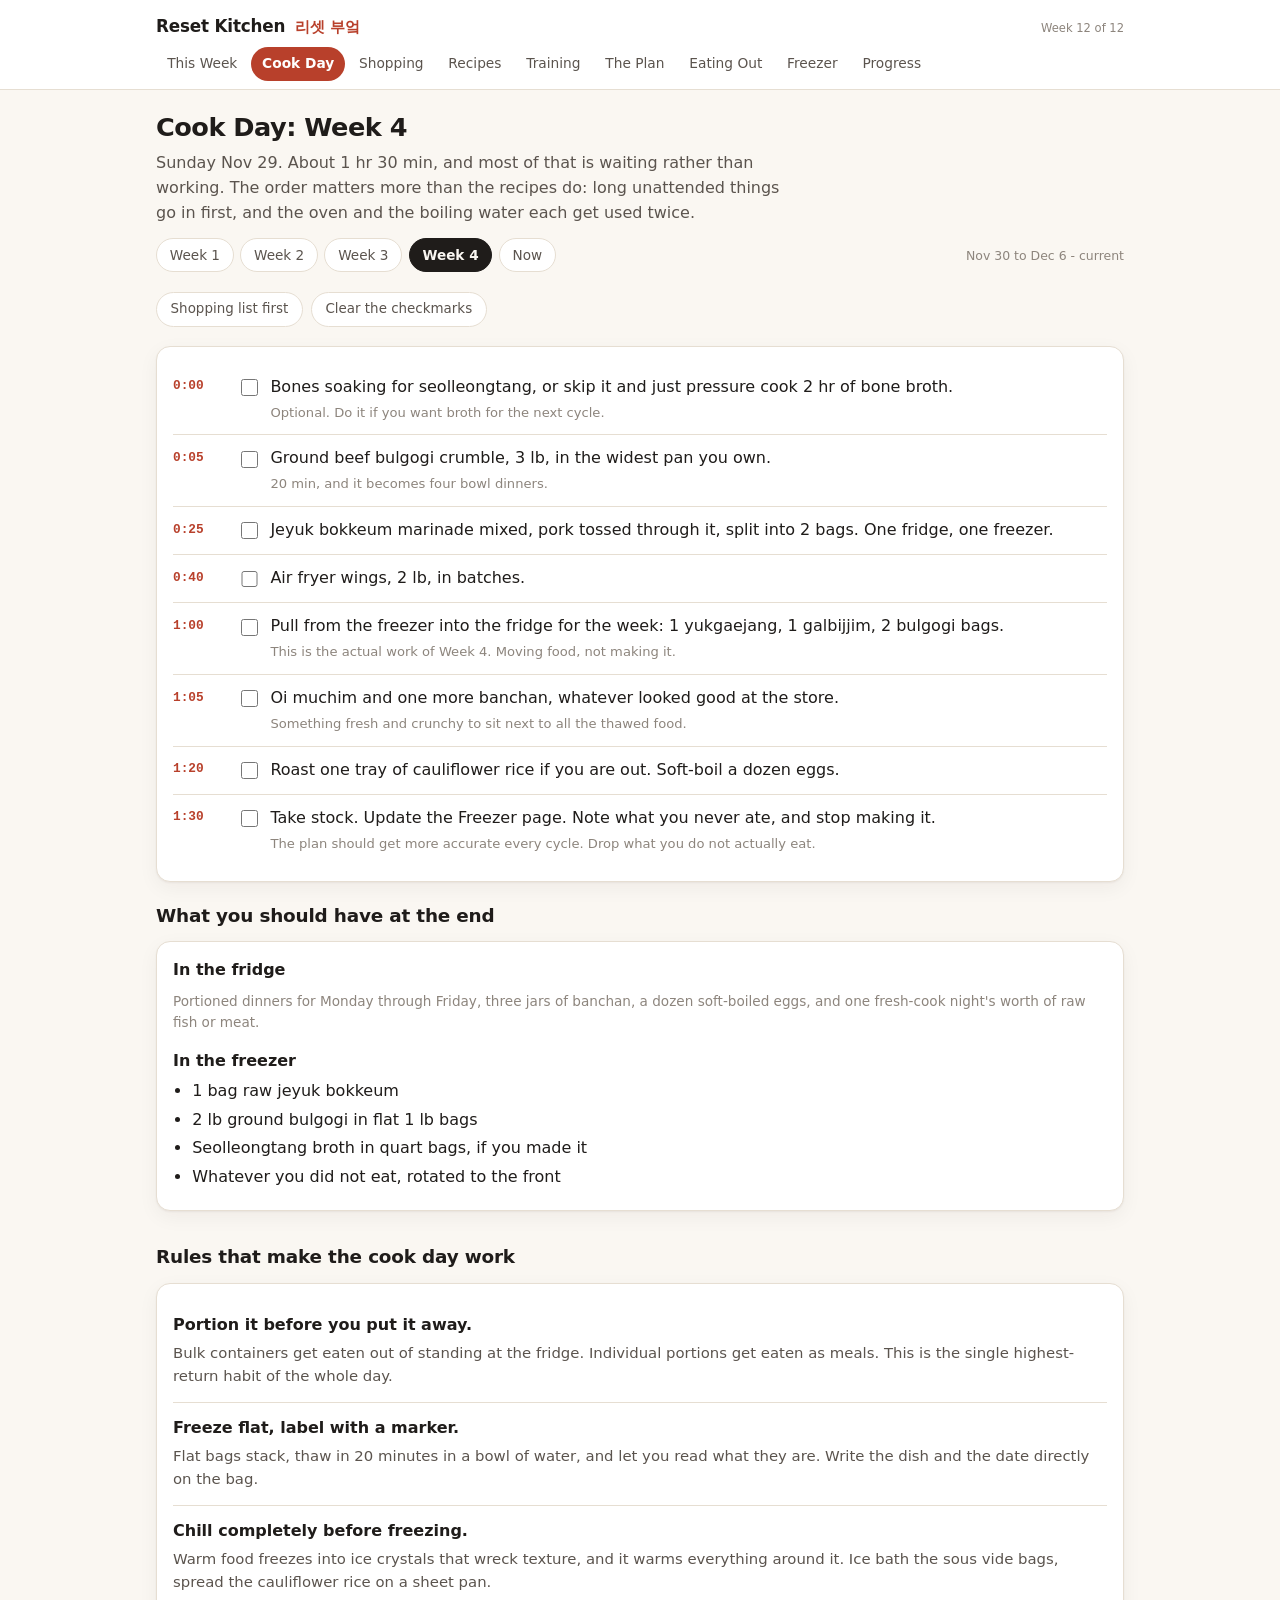
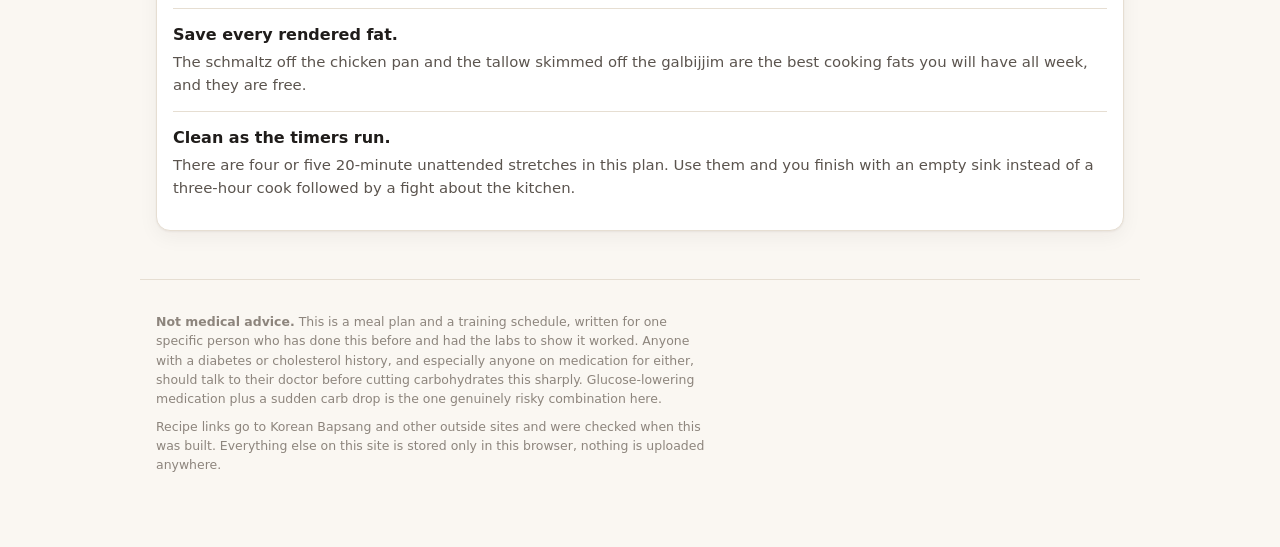
==== cook.html @ 1df511e4 "Reset Kitchen: 4-week batch-cook meal plan site A static GitHub Pages site for a 12-week low-carb re" ====
<!DOCTYPE html>
<html lang="en">
<head>
<meta charset="utf-8">
<meta name="viewport" content="width=device-width, initial-scale=1">
<title>Cook Day - Reset Kitchen</title>
<meta name="description" content="The timed Sunday batch-cooking plan.">
<meta name="theme-color" content="#b8402b">
<link rel="stylesheet" href="assets/style.css">
</head>
<body>
<main id="main"></main>
<script src="data/plan.js"></script>
<script src="assets/app.js"></script>
<script>
renderChrome('cook.html');
const w = weekData();
const mon = mondayForCycleWeek(w.n);
const cookDay = addDays(mon, -1);

$('#main').innerHTML = `
  <h1>Cook Day: Week ${w.n}</h1>
  <p class="lede">Sunday ${esc(fmtShort(cookDay))}. About ${esc(w.cookTime)}, and most of that is waiting rather than working. The order matters more than the recipes do: long unattended things go in first, and the oven and the boiling water each get used twice.</p>
  <div id="wb"></div>
  <div class="tools">
    <a class="btn" href="shopping.html">Shopping list first</a>
    <button id="reset">Clear the checkmarks</button>
  </div>
  <div class="card"><ol class="tl" id="tl"></ol></div>
  <h2>What you should have at the end</h2>
  <div class="card">
    <h3>In the fridge</h3>
    <p class="muted">Portioned dinners for Monday through Friday, three jars of banchan, a dozen soft-boiled eggs, and one fresh-cook night's worth of raw fish or meat.</p>
    <h3 style="margin-top:1rem">In the freezer</h3>
    <ul style="margin:0;padding-left:1.2rem">${w.freezer.map(f => `<li style="margin:.25rem 0">${esc(f)}</li>`).join('')}</ul>
  </div>
  <h2>Rules that make the cook day work</h2>
  <div class="card">
    <div class="qa"><b>Portion it before you put it away.</b><p>Bulk containers get eaten out of standing at the fridge. Individual portions get eaten as meals. This is the single highest-return habit of the whole day.</p></div>
    <div class="qa"><b>Freeze flat, label with a marker.</b><p>Flat bags stack, thaw in 20 minutes in a bowl of water, and let you read what they are. Write the dish and the date directly on the bag.</p></div>
    <div class="qa"><b>Chill completely before freezing.</b><p>Warm food freezes into ice crystals that wreck texture, and it warms everything around it. Ice bath the sous vide bags, spread the cauliflower rice on a sheet pan.</p></div>
    <div class="qa"><b>Save every rendered fat.</b><p>The schmaltz off the chicken pan and the tallow skimmed off the galbijjim are the best cooking fats you will have all week, and they are free.</p></div>
    <div class="qa"><b>Clean as the timers run.</b><p>There are four or five 20-minute unattended stretches in this plan. Use them and you finish with an empty sink instead of a three-hour cook followed by a fight about the kitchen.</p></div>
  </div>
`;

weekBar('#wb');

const key = 'cook.' + iso(cookDay);
const done = store.get(key, {});
$('#tl').innerHTML = w.cook.map((s, i) => `
  <li>
    <span class="t">${esc(s.at)}</span>
    <span class="b">
      <label style="display:flex;gap:.6rem;align-items:flex-start;cursor:pointer">
        <input type="checkbox" data-i="${i}" ${done[i] ? 'checked' : ''} style="margin-top:.28rem;width:1.05rem;height:1.05rem;accent-color:var(--accent);flex:0 0 auto">
        <span style="${done[i] ? 'text-decoration:line-through;color:var(--ink-3)' : ''}">${esc(s.do)}${s.why ? `<span class="why">${esc(s.why)}</span>` : ''}</span>
      </label>
    </span>
  </li>`).join('');

$('#tl').querySelectorAll('input').forEach(cb => {
  cb.onchange = () => {
    const s = store.get(key, {});
    if (cb.checked) s[cb.dataset.i] = 1; else delete s[cb.dataset.i];
    store.set(key, s);
    const span = cb.nextElementSibling;
    span.style.textDecoration = cb.checked ? 'line-through' : '';
    span.style.color = cb.checked ? 'var(--ink-3)' : '';
  };
});

$('#reset').onclick = () => { store.del(key); location.reload(); };
</script>
</body>
</html>
---- assets/style.css ----
/* Reset Kitchen - mobile first, no framework */

:root {
  --bg: #faf7f2;
  --card: #ffffff;
  --ink: #1f1c1a;
  --ink-2: #5b544e;
  --ink-3: #8d857d;
  --line: #e6ded2;
  --accent: #b8402b;
  --accent-soft: #fdf0ec;
  --green: #4a6b45;
  --green-soft: #eef3ec;
  --gold: #a97c26;
  --gold-soft: #fbf4e4;
  --radius: 14px;
  --shadow: 0 1px 2px rgba(31, 28, 26, .05), 0 6px 20px rgba(31, 28, 26, .05);
  --mono: ui-monospace, SFMono-Regular, Menlo, monospace;
}

@media (prefers-color-scheme: dark) {
  :root {
    --bg: #17150f;
    --card: #211e18;
    --ink: #f2ece2;
    --ink-2: #b8afa2;
    --ink-3: #8a8175;
    --line: #332e25;
    --accent: #e8735a;
    --accent-soft: #2e1d18;
    --green: #8fb388;
    --green-soft: #1d251b;
    --gold: #d9ad55;
    --gold-soft: #2a2114;
    --shadow: 0 1px 2px rgba(0,0,0,.3), 0 6px 20px rgba(0,0,0,.25);
  }
}

* { box-sizing: border-box; }

html { -webkit-text-size-adjust: 100%; }

body {
  margin: 0;
  background: var(--bg);
  color: var(--ink);
  font: 16px/1.55 -apple-system, BlinkMacSystemFont, "Segoe UI", Inter, system-ui, sans-serif;
  padding-bottom: 4rem;
}

/* ---------- header + nav ---------- */

header.top {
  background: var(--card);
  border-bottom: 1px solid var(--line);
  position: sticky;
  top: 0;
  z-index: 50;
}

.brand {
  display: flex;
  align-items: baseline;
  gap: .6rem;
  padding: .8rem 1rem .5rem;
  max-width: 1000px;
  margin: 0 auto;
}
.brand a { color: var(--ink); text-decoration: none; font-weight: 700; font-size: 1.05rem; letter-spacing: -.01em; }
.brand .ko { color: var(--accent); font-weight: 600; font-size: .95rem; }
.brand .spacer { flex: 1; }
.brand .phase { font-size: .72rem; color: var(--ink-3); font-variant-numeric: tabular-nums; }

nav.tabs {
  display: flex;
  gap: .15rem;
  overflow-x: auto;
  padding: 0 1rem .5rem;
  max-width: 1000px;
  margin: 0 auto;
  scrollbar-width: none;
}
nav.tabs::-webkit-scrollbar { display: none; }
nav.tabs a {
  flex: 0 0 auto;
  padding: .38rem .7rem;
  border-radius: 100px;
  font-size: .86rem;
  color: var(--ink-2);
  text-decoration: none;
  white-space: nowrap;
}
nav.tabs a:hover { background: var(--bg); }
nav.tabs a[aria-current="page"] { background: var(--accent); color: #fff; font-weight: 600; }

/* ---------- layout ---------- */

main { max-width: 1000px; margin: 0 auto; padding: 1.2rem 1rem 0; }

h1 { font-size: 1.6rem; line-height: 1.2; letter-spacing: -.02em; margin: .2rem 0 .3rem; }
h2 { font-size: 1.15rem; letter-spacing: -.01em; margin: 2rem 0 .7rem; }
h2:first-of-type { margin-top: 1.2rem; }
h3 { font-size: 1rem; margin: 0 0 .3rem; }
p { margin: .5rem 0; }
.lede { color: var(--ink-2); font-size: 1rem; max-width: 62ch; }
.muted { color: var(--ink-3); font-size: .85rem; }

.card {
  background: var(--card);
  border: 1px solid var(--line);
  border-radius: var(--radius);
  padding: 1rem;
  box-shadow: var(--shadow);
  margin-bottom: .8rem;
}
.grid { display: grid; gap: .8rem; }
@media (min-width: 720px) { .grid.two { grid-template-columns: 1fr 1fr; } }

/* ---------- week picker ---------- */

.weekbar {
  display: flex;
  align-items: center;
  gap: .4rem;
  flex-wrap: wrap;
  margin: .8rem 0 1.2rem;
}
.weekbar button {
  font: inherit;
  font-size: .85rem;
  padding: .35rem .8rem;
  border: 1px solid var(--line);
  background: var(--card);
  color: var(--ink-2);
  border-radius: 100px;
  cursor: pointer;
}
.weekbar button.on { background: var(--ink); color: var(--bg); border-color: var(--ink); font-weight: 600; }
.weekbar .now { font-size: .78rem; color: var(--ink-3); margin-left: auto; }

/* ---------- progress ---------- */

.bar { height: 6px; background: var(--line); border-radius: 100px; overflow: hidden; margin: .5rem 0; }
.bar > i { display: block; height: 100%; background: var(--accent); }

/* ---------- day cards ---------- */

.day {
  background: var(--card);
  border: 1px solid var(--line);
  border-radius: var(--radius);
  padding: .9rem 1rem;
  box-shadow: var(--shadow);
}
.day.today { border-color: var(--accent); box-shadow: 0 0 0 3px var(--accent-soft), var(--shadow); }
.day .dh { display: flex; align-items: center; gap: .5rem; margin-bottom: .6rem; }
.day .dh b { font-size: 1rem; }
.day .dh .date { font-size: .76rem; color: var(--ink-3); font-variant-numeric: tabular-nums; }
.day .dh .spacer { flex: 1; }

.pill {
  font-size: .68rem;
  font-weight: 700;
  text-transform: uppercase;
  letter-spacing: .04em;
  padding: .16rem .45rem;
  border-radius: 5px;
  white-space: nowrap;
}
.pill.lift { background: var(--accent-soft); color: var(--accent); }
.pill.rest { background: var(--green-soft); color: var(--green); }
.pill.today { background: var(--ink); color: var(--bg); }
.pill.free { background: var(--gold-soft); color: var(--gold); }

.meal { display: flex; gap: .55rem; padding: .4rem 0; border-top: 1px dashed var(--line); }
.meal:first-of-type { border-top: none; }
.meal .when { flex: 0 0 3.4rem; font-size: .72rem; color: var(--ink-3); padding-top: .15rem; text-transform: uppercase; letter-spacing: .03em; }
.meal .what { flex: 1; font-size: .93rem; }
.meal .what a { color: var(--accent); text-decoration: none; border-bottom: 1px solid currentColor; }
.kidline { margin-top: .55rem; padding: .45rem .6rem; background: var(--gold-soft); border-radius: 8px; font-size: .8rem; color: var(--ink-2); }
.kidline b { color: var(--gold); }
.daynote { margin-top: .5rem; font-size: .82rem; color: var(--ink-3); font-style: italic; }
.postnote { margin-top: .5rem; padding: .45rem .6rem; background: var(--accent-soft); border-radius: 8px; font-size: .8rem; color: var(--ink-2); }

/* ---------- timeline (cook day) ---------- */

.tl { list-style: none; padding: 0; margin: 0; }
.tl li { display: flex; gap: .8rem; padding: .7rem 0; border-top: 1px solid var(--line); }
.tl li:first-child { border-top: none; }
.tl .t {
  flex: 0 0 3.2rem;
  font: 600 .8rem/1.5 var(--mono);
  color: var(--accent);
  padding-top: .1rem;
}
.tl .b { flex: 1; }
.tl .b .why { display: block; font-size: .82rem; color: var(--ink-3); margin-top: .2rem; }

/* ---------- checklists ---------- */

.check { list-style: none; padding: 0; margin: 0; }
.check li { border-top: 1px solid var(--line); }
.check li:first-child { border-top: none; }
.check label {
  display: flex;
  gap: .7rem;
  align-items: flex-start;
  padding: .58rem .2rem;
  cursor: pointer;
  font-size: .93rem;
}
.check input { margin: .28rem 0 0; width: 1.05rem; height: 1.05rem; accent-color: var(--accent); flex: 0 0 auto; }
.check input:checked + span { text-decoration: line-through; color: var(--ink-3); }

.tools { display: flex; gap: .5rem; flex-wrap: wrap; margin: .8rem 0 1.2rem; }
.tools button, .tools a.btn {
  font: inherit; font-size: .84rem;
  padding: .4rem .85rem;
  border: 1px solid var(--line);
  background: var(--card);
  color: var(--ink-2);
  border-radius: 100px;
  cursor: pointer;
  text-decoration: none;
}
.tools button:hover { border-color: var(--accent); color: var(--accent); }

/* ---------- recipes ---------- */

.rsearch {
  width: 100%;
  font: inherit;
  padding: .7rem .9rem;
  border: 1px solid var(--line);
  border-radius: 100px;
  background: var(--card);
  color: var(--ink);
  margin-bottom: .5rem;
}
.cats { display: flex; gap: .3rem; flex-wrap: wrap; margin-bottom: 1rem; }
.cats button {
  font: inherit; font-size: .8rem; padding: .3rem .7rem;
  border: 1px solid var(--line); background: var(--card); color: var(--ink-2);
  border-radius: 100px; cursor: pointer;
}
.cats button.on { background: var(--ink); color: var(--bg); border-color: var(--ink); }

details.recipe {
  background: var(--card);
  border: 1px solid var(--line);
  border-radius: var(--radius);
  margin-bottom: .55rem;
  box-shadow: var(--shadow);
  overflow: hidden;
}
details.recipe > summary {
  padding: .85rem 1rem;
  cursor: pointer;
  list-style: none;
  display: flex;
  align-items: baseline;
  gap: .5rem;
  flex-wrap: wrap;
}
details.recipe > summary::-webkit-details-marker { display: none; }
details.recipe > summary b { font-size: .98rem; }
details.recipe > summary .ko { color: var(--accent); font-size: .85rem; }
details.recipe > summary .meta { margin-left: auto; font-size: .76rem; color: var(--ink-3); }
details.recipe[open] > summary { border-bottom: 1px solid var(--line); background: var(--bg); }
.rbody { padding: 1rem; }
.rbody h4 { margin: 1rem 0 .35rem; font-size: .8rem; text-transform: uppercase; letter-spacing: .05em; color: var(--ink-3); }
.rbody h4:first-child { margin-top: 0; }
.rbody ul, .rbody ol { margin: 0; padding-left: 1.2rem; }
.rbody ul li, .rbody ol li { margin: .22rem 0; font-size: .92rem; }
.rbody ol li { margin: .5rem 0; }

.flag { padding: .6rem .75rem; border-radius: 8px; font-size: .86rem; margin: .6rem 0; }
.flag.reset { background: var(--accent-soft); }
.flag.reset b { color: var(--accent); }
.flag.freeze { background: var(--green-soft); }
.flag.freeze b { color: var(--green); }
.flag.kid { background: var(--gold-soft); }
.flag.kid b { color: var(--gold); }

a.src { display: inline-block; margin-top: .8rem; font-size: .86rem; color: var(--accent); }

/* ---------- generic lists ---------- */

.qa { border-top: 1px solid var(--line); padding: .85rem 0; }
.qa:first-of-type { border-top: none; }
.qa b { display: block; margin-bottom: .25rem; }
.qa p { margin: 0; color: var(--ink-2); font-size: .93rem; }

.rules { list-style: none; padding: 0; margin: 0; counter-reset: r; }
.rules li { border-top: 1px solid var(--line); padding: .9rem 0; }
.rules li:first-child { border-top: none; }
.rules li b { display: block; font-size: .98rem; margin-bottom: .25rem; }
.rules li b::before {
  counter-increment: r; content: counter(r);
  display: inline-grid; place-items: center;
  width: 1.35rem; height: 1.35rem; margin-right: .5rem;
  background: var(--accent-soft); color: var(--accent);
  border-radius: 100px; font-size: .74rem; font-weight: 700;
  vertical-align: 1px;
}
.rules li p { margin: 0; color: var(--ink-2); font-size: .9rem; }

/* ---------- tables / logs ---------- */

table.log { width: 100%; border-collapse: collapse; font-size: .9rem; }
table.log th { text-align: left; font-size: .72rem; text-transform: uppercase; letter-spacing: .05em; color: var(--ink-3); padding: .4rem .5rem; border-bottom: 1px solid var(--line); font-weight: 600; }
table.log td { padding: .5rem; border-bottom: 1px solid var(--line); font-variant-numeric: tabular-nums; }
table.log td button { font: inherit; font-size: .78rem; background: none; border: none; color: var(--ink-3); cursor: pointer; }
table.log td button:hover { color: var(--accent); }

.inputrow { display: flex; gap: .5rem; flex-wrap: wrap; align-items: flex-end; margin-bottom: 1rem; }
.inputrow label { display: flex; flex-direction: column; gap: .2rem; font-size: .74rem; color: var(--ink-3); text-transform: uppercase; letter-spacing: .04em; }
.inputrow input {
  font: inherit; padding: .45rem .6rem; border: 1px solid var(--line);
  border-radius: 8px; background: var(--card); color: var(--ink); width: 8rem;
}
.inputrow button {
  font: inherit; padding: .5rem 1rem; border: none; border-radius: 8px;
  background: var(--accent); color: #fff; font-weight: 600; cursor: pointer;
}

.stat { display: flex; gap: 1.5rem; flex-wrap: wrap; margin: .5rem 0 0; }
.stat div b { display: block; font-size: 1.5rem; font-variant-numeric: tabular-nums; letter-spacing: -.02em; }
.stat div span { font-size: .74rem; color: var(--ink-3); text-transform: uppercase; letter-spacing: .04em; }

/* ---------- freezer ---------- */

.frz { display: flex; align-items: center; gap: .6rem; padding: .55rem 0; border-top: 1px solid var(--line); }
.frz:first-of-type { border-top: none; }
.frz .n { flex: 1; font-size: .93rem; }
.frz .qty { font: 600 1rem/1 var(--mono); min-width: 1.6rem; text-align: center; font-variant-numeric: tabular-nums; }
.frz button { font: inherit; width: 2rem; height: 2rem; border: 1px solid var(--line); background: var(--card); color: var(--ink-2); border-radius: 8px; cursor: pointer; font-size: 1.1rem; line-height: 1; }
.frz button:hover { border-color: var(--accent); color: var(--accent); }
.frz.zero .n { color: var(--ink-3); }

footer.foot {
  max-width: 1000px; margin: 3rem auto 0; padding: 1.5rem 1rem 0;
  border-top: 1px solid var(--line);
  font-size: .78rem; color: var(--ink-3);
}
footer.foot p { max-width: 70ch; }

/* ---------- print (shopping list) ---------- */

@media print {
  header.top, nav.tabs, .tools, footer.foot, .weekbar { display: none !important; }
  body { background: #fff; color: #000; padding: 0; font-size: 11pt; }
  main { max-width: none; padding: 0; }
  .card { box-shadow: none; border: none; padding: 0; margin-bottom: 1rem; break-inside: avoid; }
  h2 { margin: .8rem 0 .3rem; font-size: 12pt; }
  .check label { padding: .18rem 0; font-size: 10pt; }
  .check input { -webkit-appearance: none; appearance: none; border: 1px solid #000; border-radius: 2px; }
  .grid.two { grid-template-columns: 1fr 1fr; }
}
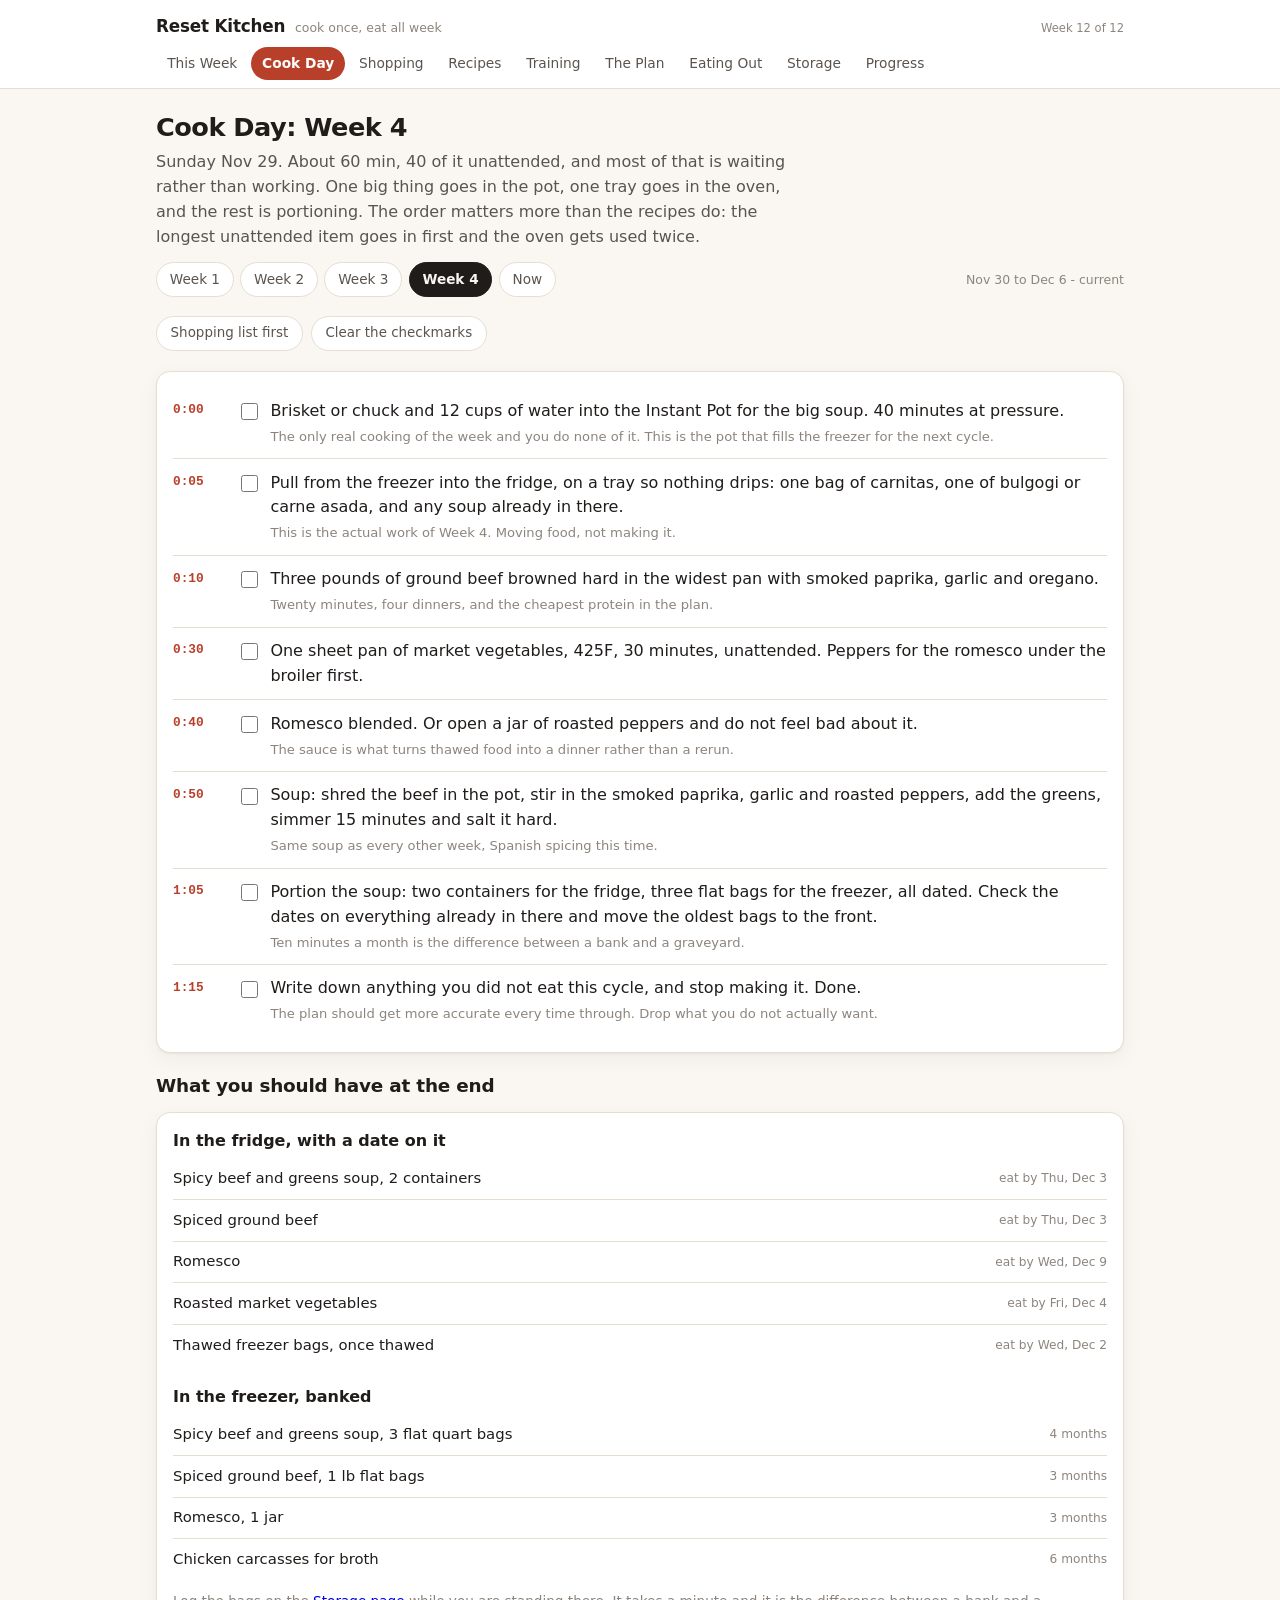
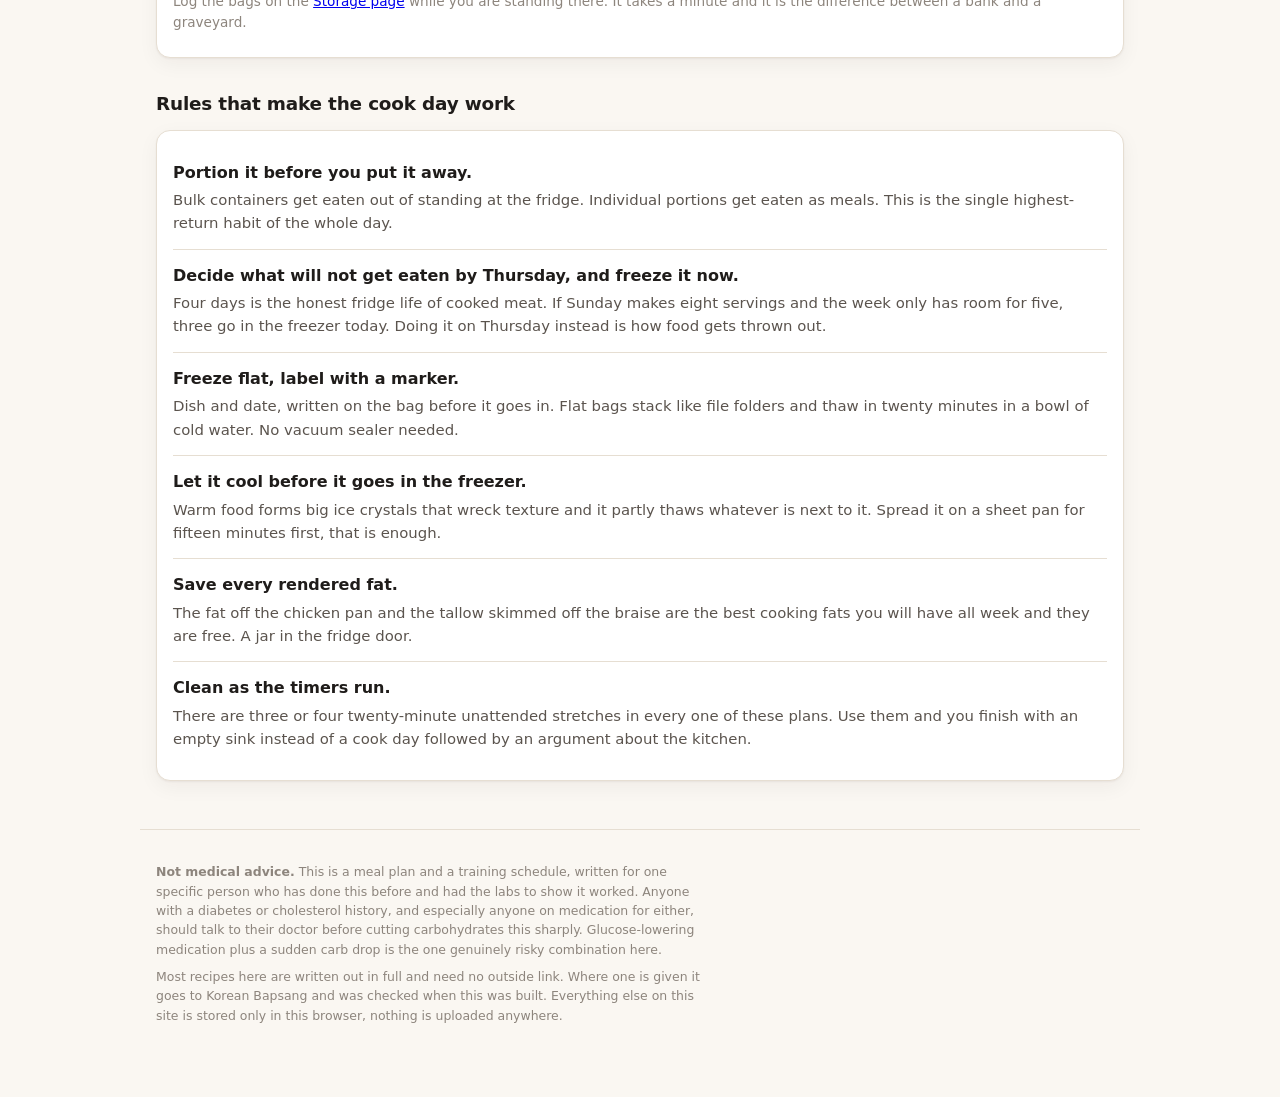
==== commit 0432329d: "Simplify the whole plan: cook once a week, five cuisines, shelf-life tracking The first version was " ====
--- a/cook.html
+++ b/cook.html
@@ -20,7 +20,7 @@
 
 $('#main').innerHTML = `
   <h1>Cook Day: Week ${w.n}</h1>
-  <p class="lede">Sunday ${esc(fmtShort(cookDay))}. About ${esc(w.cookTime)}, and most of that is waiting rather than working. The order matters more than the recipes do: long unattended things go in first, and the oven and the boiling water each get used twice.</p>
+  <p class="lede">Sunday ${esc(fmtShort(cookDay))}. About ${esc(w.cookTime)}, and most of that is waiting rather than working. One big thing goes in the pot, one tray goes in the oven, and the rest is portioning. The order matters more than the recipes do: the longest unattended item goes in first and the oven gets used twice.</p>
   <div id="wb"></div>
   <div class="tools">
     <a class="btn" href="shopping.html">Shopping list first</a>
@@ -29,20 +29,31 @@
   <div class="card"><ol class="tl" id="tl"></ol></div>
   <h2>What you should have at the end</h2>
   <div class="card">
-    <h3>In the fridge</h3>
-    <p class="muted">Portioned dinners for Monday through Friday, three jars of banchan, a dozen soft-boiled eggs, and one fresh-cook night's worth of raw fish or meat.</p>
-    <h3 style="margin-top:1rem">In the freezer</h3>
-    <ul style="margin:0;padding-left:1.2rem">${w.freezer.map(f => `<li style="margin:.25rem 0">${esc(f)}</li>`).join('')}</ul>
+    <h3>In the fridge, with a date on it</h3>
+    <div id="keeps"></div>
+    <h3 style="margin-top:1.2rem">In the freezer, banked</h3>
+    <div id="bank"></div>
+    <p class="muted" style="margin-top:.7rem">Log the bags on the <a href="freezer.html">Storage page</a> while you are standing there. It takes a minute and it is the difference between a bank and a graveyard.</p>
   </div>
   <h2>Rules that make the cook day work</h2>
   <div class="card">
     <div class="qa"><b>Portion it before you put it away.</b><p>Bulk containers get eaten out of standing at the fridge. Individual portions get eaten as meals. This is the single highest-return habit of the whole day.</p></div>
-    <div class="qa"><b>Freeze flat, label with a marker.</b><p>Flat bags stack, thaw in 20 minutes in a bowl of water, and let you read what they are. Write the dish and the date directly on the bag.</p></div>
-    <div class="qa"><b>Chill completely before freezing.</b><p>Warm food freezes into ice crystals that wreck texture, and it warms everything around it. Ice bath the sous vide bags, spread the cauliflower rice on a sheet pan.</p></div>
-    <div class="qa"><b>Save every rendered fat.</b><p>The schmaltz off the chicken pan and the tallow skimmed off the galbijjim are the best cooking fats you will have all week, and they are free.</p></div>
-    <div class="qa"><b>Clean as the timers run.</b><p>There are four or five 20-minute unattended stretches in this plan. Use them and you finish with an empty sink instead of a three-hour cook followed by a fight about the kitchen.</p></div>
+    <div class="qa"><b>Decide what will not get eaten by Thursday, and freeze it now.</b><p>Four days is the honest fridge life of cooked meat. If Sunday makes eight servings and the week only has room for five, three go in the freezer today. Doing it on Thursday instead is how food gets thrown out.</p></div>
+    <div class="qa"><b>Freeze flat, label with a marker.</b><p>Dish and date, written on the bag before it goes in. Flat bags stack like file folders and thaw in twenty minutes in a bowl of cold water. No vacuum sealer needed.</p></div>
+    <div class="qa"><b>Let it cool before it goes in the freezer.</b><p>Warm food forms big ice crystals that wreck texture and it partly thaws whatever is next to it. Spread it on a sheet pan for fifteen minutes first, that is enough.</p></div>
+    <div class="qa"><b>Save every rendered fat.</b><p>The fat off the chicken pan and the tallow skimmed off the braise are the best cooking fats you will have all week and they are free. A jar in the fridge door.</p></div>
+    <div class="qa"><b>Clean as the timers run.</b><p>There are three or four twenty-minute unattended stretches in every one of these plans. Use them and you finish with an empty sink instead of a cook day followed by an argument about the kitchen.</p></div>
   </div>
 `;
+
+$('#keeps').innerHTML = (w.keeps || []).map(k => {
+  const by = addDays(cookDay, k.days);
+  return `<div class="frz"><span class="n">${esc(k.what)}</span><span class="age">${k.days >= 30 ? 'keeps a month' : 'eat by ' + esc(fmtDay(by))}</span></div>`;
+}).join('');
+
+$('#bank').innerHTML = (w.freezer || []).map(f =>
+  `<div class="frz"><span class="n">${esc(f.what)}</span><span class="age">${f.months} month${f.months === 1 ? '' : 's'}</span></div>`
+).join('');
 
 weekBar('#wb');
 
--- a/assets/style.css
+++ b/assets/style.css
@@ -357,3 +357,43 @@
   .check input { -webkit-appearance: none; appearance: none; border: 1px solid #000; border-radius: 2px; }
   .grid.two { grid-template-columns: 1fr 1fr; }
 }
+
+/* ---------- cuisine + storage bits ---------- */
+
+.cuis {
+  display: inline-block;
+  vertical-align: middle;
+  font-size: .68rem;
+  font-weight: 700;
+  text-transform: uppercase;
+  letter-spacing: .05em;
+  padding: .2rem .45rem;
+  border-radius: 5px;
+  background: var(--accent-soft);
+  color: var(--accent);
+  white-space: nowrap;
+}
+h1 .cuis { font-size: .6rem; position: relative; top: -.2rem; }
+
+.brand .tag { color: var(--ink-3); font-size: .78rem; }
+
+.flag.keeps { background: var(--bg); border: 1px solid var(--line); }
+.flag.keeps b { color: var(--ink-2); }
+.flag.keeps a { color: var(--accent); }
+
+.frz .age {
+  display: block;
+  font-size: .76rem;
+  color: var(--ink-3);
+  font-variant-numeric: tabular-nums;
+  margin-top: .1rem;
+}
+.frz > .age { display: inline-block; margin: 0; text-align: right; }
+.frz.soon .age { color: var(--gold); font-weight: 600; }
+.frz.old .age { color: var(--accent); font-weight: 600; }
+
+table.log td.nw { font-variant-numeric: normal; color: var(--ink-2); font-size: .85rem; }
+
+.alsoline { margin-top: .5rem; font-size: .8rem; color: var(--ink-3); }
+.alsoline a { color: var(--accent); text-decoration: none; border-bottom: 1px solid currentColor; }
+table.log td:nth-child(2), table.log td:nth-child(3) { white-space: nowrap; }
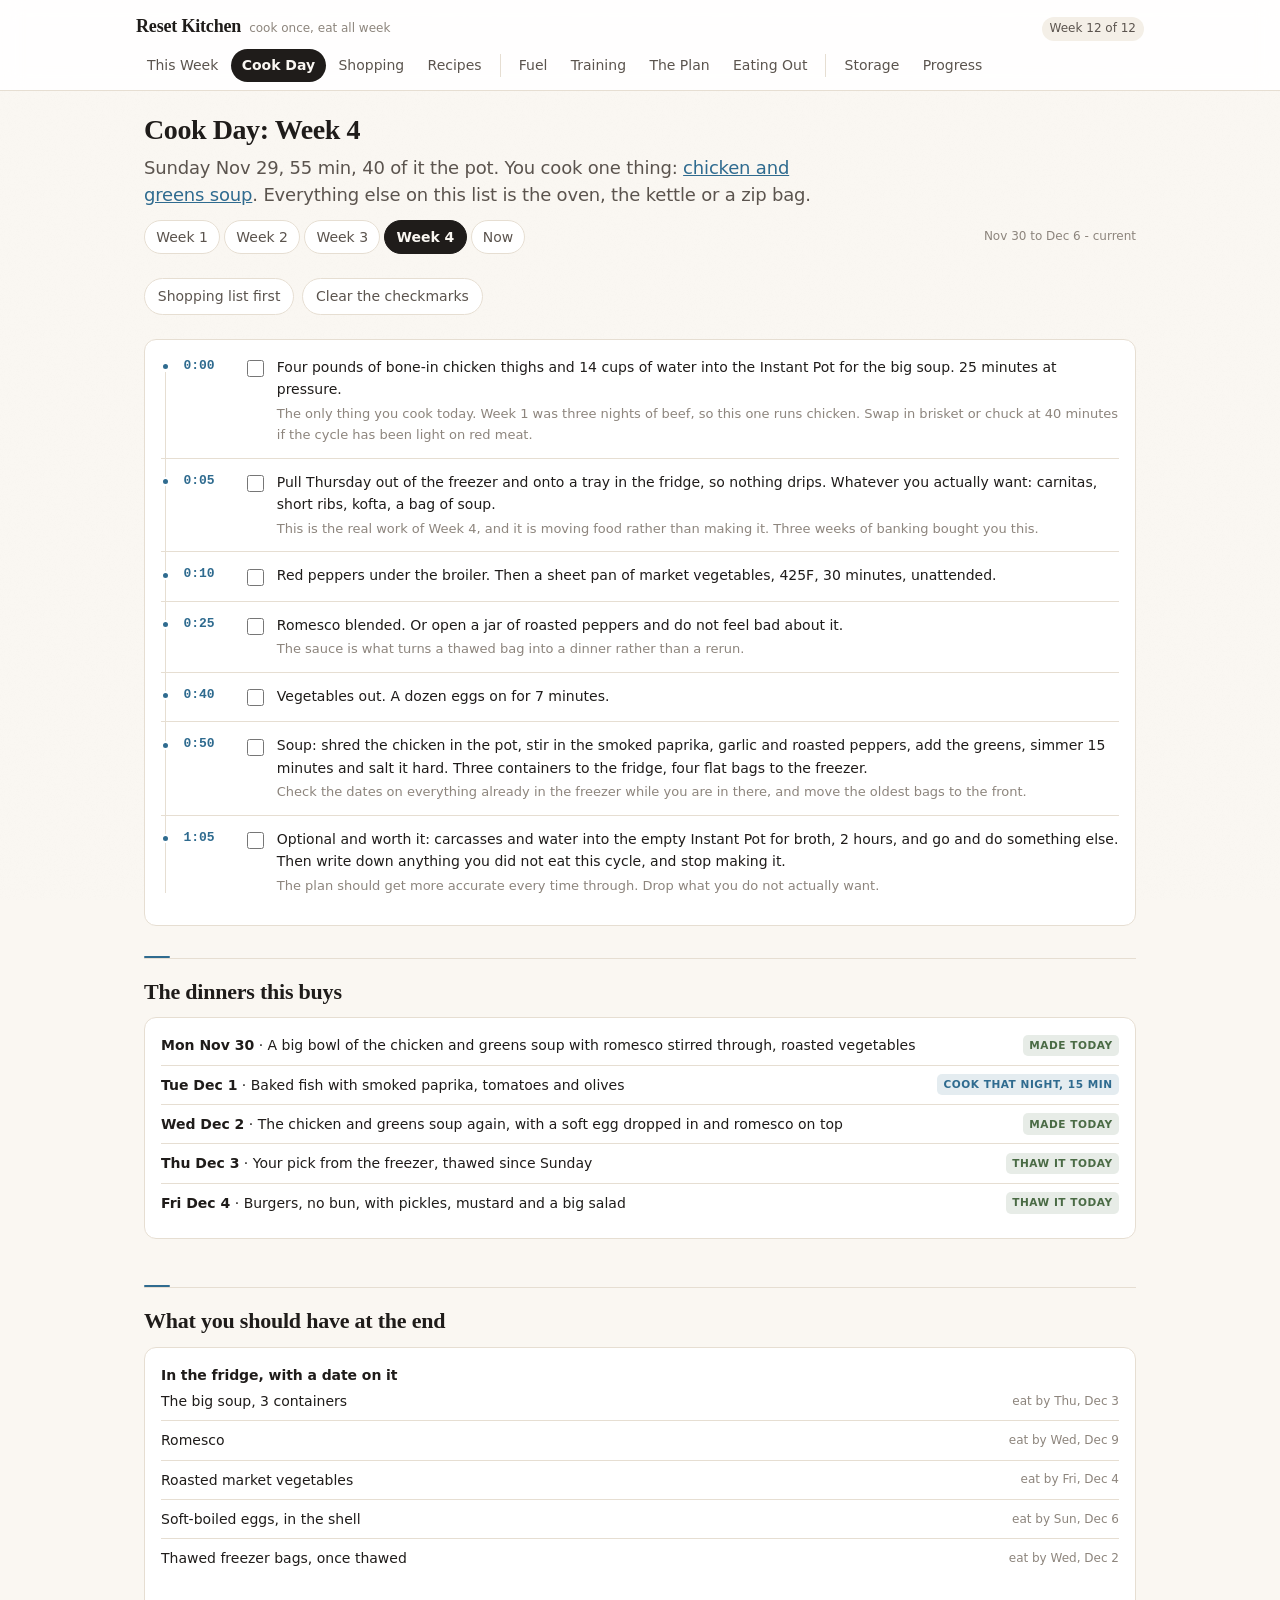
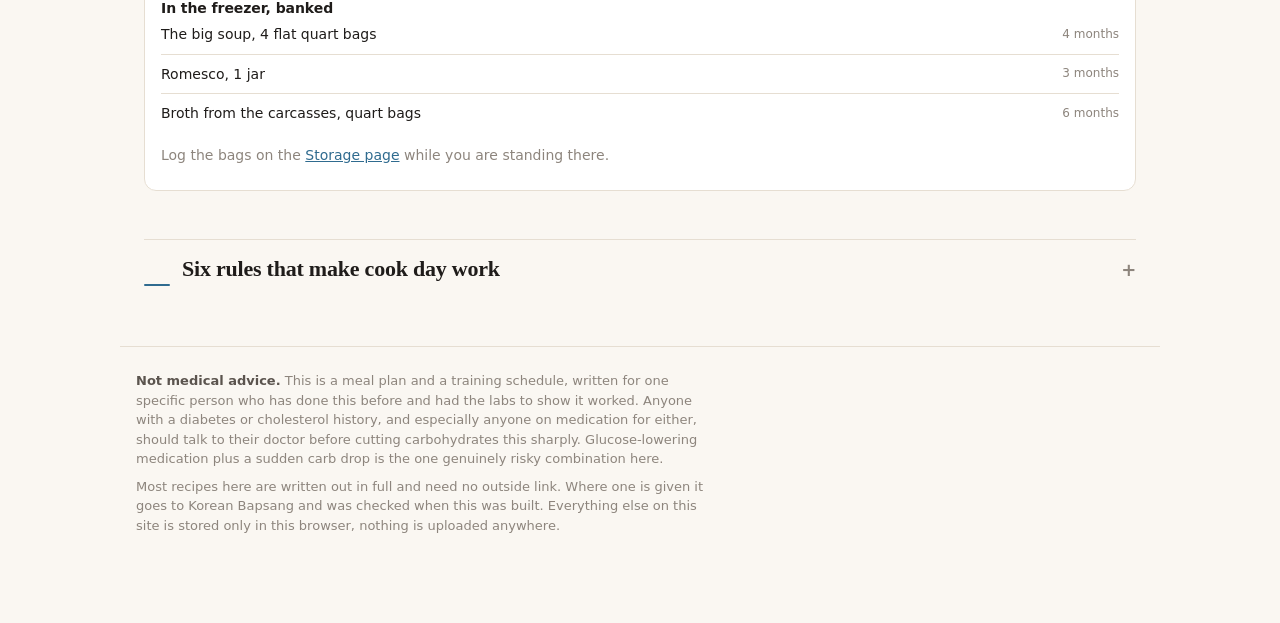
==== commit 2fa79e37: "Say less on every page someone cooks from Four pages had a paragraph of prose above every section ex" ====
--- a/cook.html
+++ b/cook.html
@@ -20,31 +20,45 @@
 
 $('#main').innerHTML = `
   <h1>Cook Day: Week ${w.n}</h1>
-  <p class="lede">Sunday ${esc(fmtShort(cookDay))}. About ${esc(w.cookTime)}, and most of that is waiting rather than working. One big thing goes in the pot, one tray goes in the oven, and the rest is portioning. The order matters more than the recipes do: the longest unattended item goes in first and the oven gets used twice.</p>
+  <p class="lede">Sunday ${esc(fmtShort(cookDay))}, ${esc(w.cookTime)}. You cook one thing: <a href="recipes.html#${esc(w.pot)}">${esc(potName(w))}</a>. Everything else on this list is the oven, the kettle or a zip bag.</p>
   <div id="wb"></div>
   <div class="tools">
     <a class="btn" href="shopping.html">Shopping list first</a>
     <button id="reset">Clear the checkmarks</button>
   </div>
   <div class="card"><ol class="tl" id="tl"></ol></div>
+
+  <h2>The dinners this buys</h2>
+  <div class="card"><div id="dinners"></div></div>
+
   <h2>What you should have at the end</h2>
   <div class="card">
     <h3>In the fridge, with a date on it</h3>
     <div id="keeps"></div>
     <h3 style="margin-top:1.2rem">In the freezer, banked</h3>
     <div id="bank"></div>
-    <p class="muted" style="margin-top:.7rem">Log the bags on the <a href="freezer.html">Storage page</a> while you are standing there. It takes a minute and it is the difference between a bank and a graveyard.</p>
+    <p class="muted" style="margin-top:.7rem">Log the bags on the <a href="freezer.html">Storage page</a> while you are standing there.</p>
   </div>
-  <h2>Rules that make the cook day work</h2>
-  <div class="card">
+  <details class="ref">
+    <summary>Six rules that make cook day work</summary>
+    <div class="card">
     <div class="qa"><b>Portion it before you put it away.</b><p>Bulk containers get eaten out of standing at the fridge. Individual portions get eaten as meals. This is the single highest-return habit of the whole day.</p></div>
     <div class="qa"><b>Decide what will not get eaten by Thursday, and freeze it now.</b><p>Four days is the honest fridge life of cooked meat. If Sunday makes eight servings and the week only has room for five, three go in the freezer today. Doing it on Thursday instead is how food gets thrown out.</p></div>
     <div class="qa"><b>Freeze flat, label with a marker.</b><p>Dish and date, written on the bag before it goes in. Flat bags stack like file folders and thaw in twenty minutes in a bowl of cold water. No vacuum sealer needed.</p></div>
     <div class="qa"><b>Let it cool before it goes in the freezer.</b><p>Warm food forms big ice crystals that wreck texture and it partly thaws whatever is next to it. Spread it on a sheet pan for fifteen minutes first, that is enough.</p></div>
     <div class="qa"><b>Save every rendered fat.</b><p>The fat off the chicken pan and the tallow skimmed off the braise are the best cooking fats you will have all week and they are free. A jar in the fridge door.</p></div>
     <div class="qa"><b>Clean as the timers run.</b><p>There are three or four twenty-minute unattended stretches in every one of these plans. Use them and you finish with an empty sink instead of a cook day followed by an argument about the kitchen.</p></div>
-  </div>
+    </div>
+  </details>
 `;
+
+$('#dinners').innerHTML = w.days.slice(0, 5).map((d, i) => {
+  const src = dinnerSrc(d, true);
+  return `<div class="frz">
+    <span class="n"><b>${esc(d.day)} ${esc(fmtShort(addDays(mon, i)))}</b> &middot; ${esc(d.m2)}</span>
+    <span class="age"><span class="badge ${src.cls}">${esc(src.label)}</span></span>
+  </div>`;
+}).join('');
 
 $('#keeps').innerHTML = (w.keeps || []).map(k => {
   const by = addDays(cookDay, k.days);
--- a/assets/style.css
+++ b/assets/style.css
@@ -1,57 +1,134 @@
-/* Reset Kitchen - mobile first, no framework */
+/* ============================================================
+   Reset Kitchen - one type scale, one spacing scale, hairlines
+   doing the separating. Mobile first, no framework.
+   ============================================================ */
 
 :root {
+  /* surfaces + ink */
   --bg: #faf7f2;
   --card: #ffffff;
+  --sunk: #f4efe7;
   --ink: #1f1c1a;
   --ink-2: #5b544e;
   --ink-3: #8d857d;
   --line: #e6ded2;
+  --line-2: #d6cabb;
+
+  /* accents. -soft is a wash for callouts, never for large blocks */
   --accent: #b8402b;
   --accent-soft: #fdf0ec;
   --green: #4a6b45;
   --green-soft: #eef3ec;
   --gold: #a97c26;
   --gold-soft: #fbf4e4;
-  --radius: 14px;
-  --shadow: 0 1px 2px rgba(31, 28, 26, .05), 0 6px 20px rgba(31, 28, 26, .05);
+
+  /* data marks. validated as a 2-slot categorical palette for this
+     surface: all six checks pass, CVD dE 20.1 worst adjacent pair. */
+  --series-1: #b8402b;
+  --series-2: #4a72b0;
+
+  /* type scale */
+  --t-xs: .75rem;
+  --t-sm: .8125rem;
+  --t-ms: .875rem;
+  --t-md: 1rem;
+  --t-lg: 1.125rem;
+  --t-xl: 1.375rem;
+  --t-2xl: 1.75rem;
+  --t-hero: 2.75rem;
+  --t-mast: clamp(2.1rem, 6vw, 3.4rem);
+
+  /* spacing scale */
+  --s-1: .25rem;
+  --s-2: .5rem;
+  --s-3: .75rem;
+  --s-4: 1rem;
+  --s-5: 1.5rem;
+  --s-6: 2rem;
+  --s-7: 3rem;
+
+  /* a warm transitional serif for display, sans for reading. system stacks
+     only, so it stays a zero-dependency site. */
+  --display: "Iowan Old Style", "Palatino Linotype", "Book Antiqua", Palatino, Charter, Georgia, serif;
+  --sans: -apple-system, BlinkMacSystemFont, "Segoe UI", Inter, system-ui, sans-serif;
+
+  --radius: 12px;
+  --radius-sm: 8px;
+  --shadow: 0 1px 2px rgba(31, 28, 26, .04), 0 8px 24px rgba(31, 28, 26, .06);
   --mono: ui-monospace, SFMono-Regular, Menlo, monospace;
+}
+
+/* The week sets the accent, so the site changes character as the cuisine
+   rotates. Contrast checked: each is >= 5:1 on cream and >= 5:1 for white
+   text sitting on it. Chart series colours are deliberately NOT themed -
+   colour there follows the measure, not the context. */
+body[data-cuisine="korean"]  { --accent: #b8402b; --accent-soft: #fdf0ec; }
+body[data-cuisine="mexican"] { --accent: #426d35; --accent-soft: #eef4ea; }
+body[data-cuisine="mideast"] { --accent: #8f5e18; --accent-soft: #f9f1e0; }
+body[data-cuisine="spanish"] { --accent: #2f6b8f; --accent-soft: #eaf2f7; }
+
+@media (prefers-color-scheme: dark) {
+  body[data-cuisine="korean"]  { --accent: #e8735a; --accent-soft: #2e1d18; }
+  body[data-cuisine="mexican"] { --accent: #8fbf7a; --accent-soft: #1e2a1a; }
+  body[data-cuisine="mideast"] { --accent: #d9a94e; --accent-soft: #2b2314; }
+  body[data-cuisine="spanish"] { --accent: #6fb0d4; --accent-soft: #17242c; }
 }
 
 @media (prefers-color-scheme: dark) {
   :root {
     --bg: #17150f;
     --card: #211e18;
+    --sunk: #1b1913;
     --ink: #f2ece2;
     --ink-2: #b8afa2;
     --ink-3: #8a8175;
     --line: #332e25;
+    --line-2: #443d31;
     --accent: #e8735a;
     --accent-soft: #2e1d18;
     --green: #8fb388;
     --green-soft: #1d251b;
     --gold: #d9ad55;
     --gold-soft: #2a2114;
-    --shadow: 0 1px 2px rgba(0,0,0,.3), 0 6px 20px rgba(0,0,0,.25);
+    /* dark gets its own steps, validated against the dark surface */
+    --series-1: #d96248;
+    --series-2: #5f8fd0;
+    --shadow: 0 1px 2px rgba(0,0,0,.4), 0 8px 24px rgba(0,0,0,.3);
   }
 }
 
 * { box-sizing: border-box; }
-
-html { -webkit-text-size-adjust: 100%; }
+html { -webkit-text-size-adjust: 100%; scroll-behavior: smooth; }
 
 body {
   margin: 0;
   background: var(--bg);
   color: var(--ink);
-  font: 16px/1.55 -apple-system, BlinkMacSystemFont, "Segoe UI", Inter, system-ui, sans-serif;
-  padding-bottom: 4rem;
-}
+  font: var(--t-md)/1.6 var(--sans);
+  padding-bottom: var(--s-7);
+  -webkit-font-smoothing: antialiased;
+  transition: background-color .4s ease;
+}
+/* a paper grain, so the cream reads as stock rather than as flat #faf7f2 */
+body::before {
+  content: "";
+  position: fixed;
+  inset: 0;
+  z-index: 0;
+  pointer-events: none;
+  opacity: .5;
+  background-image: url("data:image/svg+xml,%3Csvg xmlns='http://www.w3.org/2000/svg' width='140' height='140'%3E%3Cfilter id='n'%3E%3CfeTurbulence type='fractalNoise' baseFrequency='.85' numOctaves='3'/%3E%3CfeColorMatrix type='saturate' values='0'/%3E%3C/filter%3E%3Crect width='140' height='140' filter='url(%23n)' opacity='.035'/%3E%3C/svg%3E");
+}
+header.top, main, .foot { position: relative; z-index: 1; }
+::selection { background: var(--accent-soft); color: var(--accent); }
+
+a { color: var(--accent); }
 
 /* ---------- header + nav ---------- */
 
 header.top {
-  background: var(--card);
+  background: color-mix(in srgb, var(--card) 88%, transparent);
+  backdrop-filter: saturate(1.4) blur(10px);
   border-bottom: 1px solid var(--line);
   position: sticky;
   top: 0;
@@ -61,161 +138,190 @@
 .brand {
   display: flex;
   align-items: baseline;
-  gap: .6rem;
-  padding: .8rem 1rem .5rem;
-  max-width: 1000px;
+  gap: var(--s-2);
+  padding: var(--s-3) var(--s-4) var(--s-2);
+  max-width: 1040px;
   margin: 0 auto;
 }
-.brand a { color: var(--ink); text-decoration: none; font-weight: 700; font-size: 1.05rem; letter-spacing: -.01em; }
-.brand .ko { color: var(--accent); font-weight: 600; font-size: .95rem; }
+.brand a {
+  color: var(--ink);
+  text-decoration: none;
+  font-family: var(--display);
+  font-weight: 600;
+  font-size: var(--t-lg);
+  letter-spacing: -.01em;
+}
+.brand .sub { color: var(--ink-3); font-size: var(--t-xs); letter-spacing: 0; }
 .brand .spacer { flex: 1; }
-.brand .phase { font-size: .72rem; color: var(--ink-3); font-variant-numeric: tabular-nums; }
+.brand .phase {
+  font-size: var(--t-xs);
+  color: var(--ink-2);
+  background: var(--sunk);
+  border-radius: 100px;
+  padding: .15rem .5rem;
+  white-space: nowrap;
+}
 
 nav.tabs {
   display: flex;
-  gap: .15rem;
+  gap: .1rem;
   overflow-x: auto;
-  padding: 0 1rem .5rem;
-  max-width: 1000px;
+  padding: 0 var(--s-4) var(--s-2);
+  max-width: 1040px;
   margin: 0 auto;
   scrollbar-width: none;
+  -webkit-overflow-scrolling: touch;
 }
 nav.tabs::-webkit-scrollbar { display: none; }
 nav.tabs a {
   flex: 0 0 auto;
-  padding: .38rem .7rem;
+  padding: .34rem .68rem;
   border-radius: 100px;
-  font-size: .86rem;
+  font-size: var(--t-ms);
   color: var(--ink-2);
   text-decoration: none;
   white-space: nowrap;
-}
-nav.tabs a:hover { background: var(--bg); }
-nav.tabs a[aria-current="page"] { background: var(--accent); color: #fff; font-weight: 600; }
-
-/* ---------- layout ---------- */
-
-main { max-width: 1000px; margin: 0 auto; padding: 1.2rem 1rem 0; }
-
-h1 { font-size: 1.6rem; line-height: 1.2; letter-spacing: -.02em; margin: .2rem 0 .3rem; }
-h2 { font-size: 1.15rem; letter-spacing: -.01em; margin: 2rem 0 .7rem; }
-h2:first-of-type { margin-top: 1.2rem; }
-h3 { font-size: 1rem; margin: 0 0 .3rem; }
-p { margin: .5rem 0; }
-.lede { color: var(--ink-2); font-size: 1rem; max-width: 62ch; }
-.muted { color: var(--ink-3); font-size: .85rem; }
+  transition: background .12s ease, color .12s ease;
+}
+nav.tabs a:hover { background: var(--sunk); color: var(--ink); }
+nav.tabs a[aria-current="page"] {
+  background: var(--ink);
+  color: var(--bg);
+  font-weight: 600;
+}
+/* a hairline between the three groups of tabs: the week, the why, the record */
+nav.tabs .sep {
+  flex: 0 0 auto;
+  width: 1px;
+  background: var(--line);
+  margin: .3rem .35rem;
+}
+
+/* ---------- layout + type ---------- */
+
+main { max-width: 1040px; margin: 0 auto; padding: var(--s-5) var(--s-4) 0; }
+
+h1 {
+  font-family: var(--display);
+  font-size: var(--t-2xl);
+  line-height: 1.1;
+  letter-spacing: -.015em;
+  font-weight: 600;
+  margin: 0 0 var(--s-2);
+}
+h2 {
+  font-family: var(--display);
+  font-size: var(--t-xl);
+  line-height: 1.2;
+  letter-spacing: -.01em;
+  font-weight: 600;
+  margin: var(--s-7) 0 var(--s-3);
+  padding-top: var(--s-3);
+  border-top: 1px solid var(--line);
+}
+/* a small accent tick on every section rule, so the page has a spine */
+h2::before {
+  content: "";
+  display: block;
+  width: 26px;
+  height: 2px;
+  background: var(--accent);
+  border-radius: 2px;
+  margin-bottom: var(--s-2);
+  transform: translateY(calc(-1 * var(--s-3) - 1px));
+  margin-top: -2px;
+}
+h2:first-of-type { margin-top: var(--s-6); }
+h3 { font-size: var(--t-ms); font-weight: 650; margin: 0 0 var(--s-1); letter-spacing: -.005em; }
+p { margin: var(--s-2) 0; }
+
+.lede {
+  color: var(--ink-2);
+  font-size: var(--t-lg);
+  line-height: 1.5;
+  max-width: 60ch;
+  margin: 0 0 var(--s-3);
+  letter-spacing: -.01em;
+}
+.muted { color: var(--ink-3); font-size: var(--t-ms); }
+.eyebrow {
+  font-size: var(--t-xs);
+  text-transform: uppercase;
+  letter-spacing: .08em;
+  color: var(--ink-3);
+  font-weight: 650;
+}
 
 .card {
   background: var(--card);
   border: 1px solid var(--line);
   border-radius: var(--radius);
-  padding: 1rem;
-  box-shadow: var(--shadow);
-  margin-bottom: .8rem;
-}
-.grid { display: grid; gap: .8rem; }
-@media (min-width: 720px) { .grid.two { grid-template-columns: 1fr 1fr; } }
-
-/* ---------- week picker ---------- */
+  padding: var(--s-4);
+  margin-bottom: var(--s-3);
+}
+.grid { display: grid; gap: var(--s-3); }
+@media (min-width: 700px) {
+  .grid.two { grid-template-columns: 1fr 1fr; }
+  .grid.days { grid-template-columns: 1fr 1fr; }
+  main { padding-left: var(--s-5); padding-right: var(--s-5); }
+}
+@media (min-width: 1000px) {
+  .grid.days { grid-template-columns: repeat(3, 1fr); }
+}
+
+/* ---------- in-page section nav, for the long pages ---------- */
+
+.jump {
+  display: flex;
+  gap: var(--s-1);
+  overflow-x: auto;
+  scrollbar-width: none;
+  margin: var(--s-3) 0 0;
+  padding-bottom: var(--s-1);
+}
+.jump::-webkit-scrollbar { display: none; }
+.jump a {
+  flex: 0 0 auto;
+  font-size: var(--t-sm);
+  color: var(--ink-2);
+  text-decoration: none;
+  background: var(--card);
+  border: 1px solid var(--line);
+  border-radius: 100px;
+  padding: .25rem .6rem;
+  white-space: nowrap;
+}
+.jump a:hover { border-color: var(--accent); color: var(--accent); }
+
+/* ---------- pickers ---------- */
 
 .weekbar {
   display: flex;
   align-items: center;
-  gap: .4rem;
+  gap: var(--s-1);
   flex-wrap: wrap;
-  margin: .8rem 0 1.2rem;
+  margin: var(--s-3) 0 var(--s-5);
 }
 .weekbar button {
   font: inherit;
-  font-size: .85rem;
-  padding: .35rem .8rem;
+  font-size: var(--t-ms);
+  padding: .3rem .7rem;
   border: 1px solid var(--line);
   background: var(--card);
   color: var(--ink-2);
   border-radius: 100px;
   cursor: pointer;
-}
+  transition: border-color .12s ease;
+}
+.weekbar button:hover { border-color: var(--line-2); color: var(--ink); }
 .weekbar button.on { background: var(--ink); color: var(--bg); border-color: var(--ink); font-weight: 600; }
-.weekbar .now { font-size: .78rem; color: var(--ink-3); margin-left: auto; }
-
-/* ---------- progress ---------- */
-
-.bar { height: 6px; background: var(--line); border-radius: 100px; overflow: hidden; margin: .5rem 0; }
-.bar > i { display: block; height: 100%; background: var(--accent); }
-
-/* ---------- day cards ---------- */
-
-.day {
-  background: var(--card);
-  border: 1px solid var(--line);
-  border-radius: var(--radius);
-  padding: .9rem 1rem;
-  box-shadow: var(--shadow);
-}
-.day.today { border-color: var(--accent); box-shadow: 0 0 0 3px var(--accent-soft), var(--shadow); }
-.day .dh { display: flex; align-items: center; gap: .5rem; margin-bottom: .6rem; }
-.day .dh b { font-size: 1rem; }
-.day .dh .date { font-size: .76rem; color: var(--ink-3); font-variant-numeric: tabular-nums; }
-.day .dh .spacer { flex: 1; }
-
-.pill {
-  font-size: .68rem;
-  font-weight: 700;
-  text-transform: uppercase;
-  letter-spacing: .04em;
-  padding: .16rem .45rem;
-  border-radius: 5px;
-  white-space: nowrap;
-}
-.pill.lift { background: var(--accent-soft); color: var(--accent); }
-.pill.rest { background: var(--green-soft); color: var(--green); }
-.pill.today { background: var(--ink); color: var(--bg); }
-.pill.free { background: var(--gold-soft); color: var(--gold); }
-
-.meal { display: flex; gap: .55rem; padding: .4rem 0; border-top: 1px dashed var(--line); }
-.meal:first-of-type { border-top: none; }
-.meal .when { flex: 0 0 3.4rem; font-size: .72rem; color: var(--ink-3); padding-top: .15rem; text-transform: uppercase; letter-spacing: .03em; }
-.meal .what { flex: 1; font-size: .93rem; }
-.meal .what a { color: var(--accent); text-decoration: none; border-bottom: 1px solid currentColor; }
-.kidline { margin-top: .55rem; padding: .45rem .6rem; background: var(--gold-soft); border-radius: 8px; font-size: .8rem; color: var(--ink-2); }
-.kidline b { color: var(--gold); }
-.daynote { margin-top: .5rem; font-size: .82rem; color: var(--ink-3); font-style: italic; }
-.postnote { margin-top: .5rem; padding: .45rem .6rem; background: var(--accent-soft); border-radius: 8px; font-size: .8rem; color: var(--ink-2); }
-
-/* ---------- timeline (cook day) ---------- */
-
-.tl { list-style: none; padding: 0; margin: 0; }
-.tl li { display: flex; gap: .8rem; padding: .7rem 0; border-top: 1px solid var(--line); }
-.tl li:first-child { border-top: none; }
-.tl .t {
-  flex: 0 0 3.2rem;
-  font: 600 .8rem/1.5 var(--mono);
-  color: var(--accent);
-  padding-top: .1rem;
-}
-.tl .b { flex: 1; }
-.tl .b .why { display: block; font-size: .82rem; color: var(--ink-3); margin-top: .2rem; }
-
-/* ---------- checklists ---------- */
-
-.check { list-style: none; padding: 0; margin: 0; }
-.check li { border-top: 1px solid var(--line); }
-.check li:first-child { border-top: none; }
-.check label {
-  display: flex;
-  gap: .7rem;
-  align-items: flex-start;
-  padding: .58rem .2rem;
-  cursor: pointer;
-  font-size: .93rem;
-}
-.check input { margin: .28rem 0 0; width: 1.05rem; height: 1.05rem; accent-color: var(--accent); flex: 0 0 auto; }
-.check input:checked + span { text-decoration: line-through; color: var(--ink-3); }
-
-.tools { display: flex; gap: .5rem; flex-wrap: wrap; margin: .8rem 0 1.2rem; }
-.tools button, .tools a.btn {
-  font: inherit; font-size: .84rem;
-  padding: .4rem .85rem;
+.weekbar .now { font-size: var(--t-xs); color: var(--ink-3); margin-left: auto; }
+
+.tools { display: flex; gap: var(--s-2); flex-wrap: wrap; margin: var(--s-3) 0 var(--s-5); }
+.tools .btn, .tools button {
+  font: inherit;
+  font-size: var(--t-ms);
+  padding: .4rem .8rem;
   border: 1px solid var(--line);
   background: var(--card);
   color: var(--ink-2);
@@ -223,177 +329,865 @@
   cursor: pointer;
   text-decoration: none;
 }
-.tools button:hover { border-color: var(--accent); color: var(--accent); }
+.tools .btn:hover, .tools button:hover { border-color: var(--accent); color: var(--accent); }
+
+.bar { height: 4px; background: var(--line); border-radius: 100px; overflow: hidden; margin: var(--s-2) 0 var(--s-1); }
+.bar > i { display: block; height: 100%; background: var(--accent); border-radius: 100px; }
+
+/* ---------- day cards ---------- */
+
+.day {
+  background: var(--card);
+  border: 1px solid var(--line);
+  border-radius: var(--radius);
+  padding: var(--s-3) var(--s-4);
+  display: flex;
+  flex-direction: column;
+}
+.day.today {
+  border-color: var(--accent);
+  box-shadow: 0 0 0 3px var(--accent-soft), var(--shadow);
+}
+.day.free { background: linear-gradient(180deg, var(--gold-soft) 0%, var(--card) 42%); }
+/* the cook day that feeds the week opens the grid, and looks like the one
+   card that is a job rather than a meal */
+.day.cookday { background: linear-gradient(180deg, var(--accent-soft) 0%, var(--card) 46%); }
+.day.past { opacity: .58; }
+
+.day .dh {
+  display: flex;
+  align-items: baseline;
+  gap: var(--s-2);
+  padding-bottom: var(--s-2);
+  margin-bottom: var(--s-1);
+  border-bottom: 1px solid var(--line);
+}
+.day .dh b { font-size: var(--t-md); font-weight: 650; letter-spacing: -.01em; }
+.day .dh .date { font-size: var(--t-xs); color: var(--ink-3); }
+.day .dh .spacer { flex: 1; }
+
+.pill {
+  font-size: .66rem;
+  font-weight: 700;
+  text-transform: uppercase;
+  letter-spacing: .05em;
+  padding: .14rem .4rem;
+  border-radius: 5px;
+  white-space: nowrap;
+}
+.pill.lift { background: var(--accent-soft); color: var(--accent); }
+.pill.rest { background: var(--sunk); color: var(--ink-3); }
+.pill.today { background: var(--ink); color: var(--bg); }
+.pill.free { background: var(--gold-soft); color: var(--gold); }
+
+/* ---------- the dinner ----------
+   The card exists to answer one question, so the dinner gets the display
+   face, the size and a coloured rule, and everything else on the card is
+   quieter than it. Green rule: Sunday already cooked it. Accent: there is a
+   pan tonight. Gold: the free meal. */
+.dinner {
+  --dsrc: var(--ink-3);
+  border-left: 2px solid var(--dsrc);
+  padding: 0 0 0 var(--s-3);
+  margin: var(--s-3) 0;
+}
+.dinner.made  { --dsrc: var(--green); }
+.dinner.fresh { --dsrc: var(--accent); }
+.dinner.free  { --dsrc: var(--gold); }
+
+.dinner .dl {
+  display: flex;
+  align-items: center;
+  gap: var(--s-2);
+  margin: 0 0 var(--s-1);
+  font-size: var(--t-xs);
+  font-weight: 700;
+  text-transform: uppercase;
+  letter-spacing: .08em;
+  color: var(--dsrc);
+}
+.dinner .dl .tm {
+  color: var(--ink-3);
+  font-weight: 600;
+  letter-spacing: .03em;
+  text-transform: none;
+  font-variant-numeric: tabular-nums;
+}
+.dinner .dl .spacer { flex: 1; }
+
+.dinner .dm {
+  font-family: var(--display);
+  font-size: var(--t-xl);
+  line-height: 1.25;
+  letter-spacing: -.012em;
+  margin: 0;
+}
+.dinner .dm a {
+  font-family: var(--sans);
+  font-size: var(--t-sm);
+  white-space: nowrap;
+  color: var(--accent);
+  text-decoration: none;
+  border-bottom: 1px solid color-mix(in srgb, var(--accent) 35%, transparent);
+}
+.dinner .dm a:hover { border-bottom-color: currentColor; }
+
+.dinner .dsrc {
+  margin: var(--s-2) 0 0;
+  min-height: 1.2em;
+  font-size: var(--t-sm);
+  line-height: 1.45;
+  color: var(--ink-3);
+}
+/* the same badge is used on the day cards and on the cook-day page, so it
+   reads its colour from --dsrc: inherited from .dinner, or set on itself */
+.badge {
+  display: inline-block;
+  font-size: .66rem;
+  font-weight: 700;
+  text-transform: uppercase;
+  letter-spacing: .05em;
+  padding: .14rem .4rem;
+  border-radius: 5px;
+  background: color-mix(in srgb, var(--dsrc, var(--ink-3)) 13%, transparent);
+  color: var(--dsrc, var(--ink-3));
+  vertical-align: .06em;
+  white-space: nowrap;
+}
+.badge.made  { --dsrc: var(--green); }
+.badge.fresh { --dsrc: var(--accent); }
+.badge.free  { --dsrc: var(--gold); }
+.dinner .badge { margin-right: .4rem; }
+
+.cooklist { padding-left: var(--s-3); margin: 0 0 var(--s-3); font-size: var(--t-sm); color: var(--ink-3); }
+
+/* the child's version of the same dinner, the other thing the cook needs */
+.day > .note-k {
+  margin: 0 0 var(--s-3);
+  padding-left: var(--s-3);
+  border-left: 2px solid color-mix(in srgb, var(--gold) 40%, transparent);
+}
+
+/* Charlie's own meals sit at the foot of every card, at the same height
+   across the row, behind one toggle */
+.day > details.extra {
+  margin-top: auto;
+  padding-top: var(--s-2);
+  border-top: 1px solid var(--line);
+}
+
+/* a meal: time, a protein tag, the food. three columns, no boxes. */
+.meal {
+  display: grid;
+  grid-template-columns: 4.1rem 1fr;
+  gap: 0 var(--s-2);
+  padding: var(--s-2) 0;
+  border-top: 1px solid var(--line);
+  align-items: baseline;
+}
+.meal:first-of-type { border-top: none; }
+.meal .when {
+  font-size: var(--t-xs);
+  color: var(--ink-3);
+  font-variant-numeric: tabular-nums;
+  white-space: nowrap;
+}
+.meal .what { font-size: var(--t-ms); line-height: 1.45; }
+.meal .what a { color: var(--accent); text-decoration: none; border-bottom: 1px solid color-mix(in srgb, var(--accent) 35%, transparent); }
+.meal .what a:hover { border-bottom-color: currentColor; }
+.tag {
+  display: inline-block;
+  font-size: .62rem;
+  font-weight: 700;
+  letter-spacing: .07em;
+  text-transform: uppercase;
+  color: var(--ink-3);
+  background: var(--sunk);
+  border-radius: 4px;
+  padding: .08rem .3rem;
+  margin-right: .35rem;
+  vertical-align: .08em;
+}
+
+/* everything that is not the three meals collapses behind one quiet toggle */
+details.extra { margin-top: var(--s-2); }
+details.extra > summary {
+  list-style: none;
+  cursor: pointer;
+  font-size: var(--t-xs);
+  color: var(--ink-3);
+  padding: .2rem 0;
+  display: inline-flex;
+  align-items: center;
+  gap: .3rem;
+}
+details.extra > summary::-webkit-details-marker { display: none; }
+details.extra > summary::after { content: "+"; font-size: var(--t-ms); line-height: 1; }
+details.extra[open] > summary::after { content: "\2013"; }
+details.extra > summary:hover { color: var(--accent); }
+.extra-body { padding-top: var(--s-1); }
+.extra-body > * + * { margin-top: var(--s-2); }
+.note-k, .note-p, .note-n { font-size: var(--t-sm); line-height: 1.5; }
+.note-k { color: var(--ink-2); }
+.note-k b { color: var(--gold); }
+.note-p { color: var(--ink-2); }
+.note-p b { color: var(--accent); }
+.note-n { color: var(--ink-3); }
+.alsoline { font-size: var(--t-sm); color: var(--ink-3); }
+.alsoline a { color: var(--accent); text-decoration: none; border-bottom: 1px solid color-mix(in srgb, var(--accent) 35%, transparent); }
+
+/* ---------- foldable reference section ----------
+   Looks like an h2 and behaves like one, but the reading matter under it is
+   closed until asked for. Everything anyone needs weekly stays on the page;
+   everything they need once lives behind one of these. */
+details.ref { margin-top: var(--s-7); border-top: 1px solid var(--line); }
+details.ref > summary {
+  list-style: none;
+  cursor: pointer;
+  display: flex;
+  align-items: baseline;
+  gap: var(--s-3);
+  font-family: var(--display);
+  font-size: var(--t-xl);
+  line-height: 1.2;
+  letter-spacing: -.01em;
+  font-weight: 600;
+  color: var(--ink);
+  padding: var(--s-4) 0 var(--s-3);
+}
+details.ref > summary::-webkit-details-marker { display: none; }
+details.ref > summary::before {
+  content: "";
+  align-self: flex-start;
+  width: 26px;
+  height: 2px;
+  flex: 0 0 26px;
+  background: var(--accent);
+  border-radius: 2px;
+  margin-top: calc(var(--s-4) + .55em);
+}
+details.ref > summary::after {
+  content: "+";
+  margin-left: auto;
+  font-family: var(--sans);
+  font-size: var(--t-lg);
+  color: var(--ink-3);
+  line-height: 1;
+}
+details.ref[open] > summary::after { content: "\2013"; }
+details.ref > summary:hover { color: var(--accent); }
+details.ref > summary:hover::after { color: var(--accent); }
+
+/* ---------- timeline (cook day) ---------- */
+
+.tl { list-style: none; padding: 0; margin: 0; }
+.tl li { display: flex; gap: var(--s-3); padding: var(--s-3) 0; border-top: 1px solid var(--line); }
+.tl li:first-child { border-top: none; padding-top: 0; }
+.tl .t {
+  flex: 0 0 3rem;
+  font: 650 var(--t-sm)/1.6 var(--mono);
+  color: var(--accent);
+  font-variant-numeric: tabular-nums;
+}
+.tl .b { flex: 1; font-size: var(--t-ms); }
+.tl .b .why { display: block; font-size: var(--t-sm); color: var(--ink-3); margin-top: .2rem; }
+
+/* ---------- checklists ---------- */
+
+ul.check { list-style: none; padding: 0; margin: 0; }
+ul.check li { border-top: 1px solid var(--line); }
+ul.check li:first-child { border-top: none; }
+ul.check label {
+  display: flex;
+  gap: var(--s-2);
+  align-items: flex-start;
+  padding: var(--s-2) 0;
+  cursor: pointer;
+  font-size: var(--t-ms);
+  line-height: 1.45;
+}
+ul.check input {
+  margin: .22rem 0 0;
+  width: 1.05rem;
+  height: 1.05rem;
+  accent-color: var(--accent);
+  flex: 0 0 auto;
+}
+ul.check input:checked + span { color: var(--ink-3); text-decoration: line-through; }
 
 /* ---------- recipes ---------- */
 
 .rsearch {
   width: 100%;
   font: inherit;
-  padding: .7rem .9rem;
+  font-size: var(--t-md);
+  padding: .55rem .8rem;
   border: 1px solid var(--line);
   border-radius: 100px;
   background: var(--card);
   color: var(--ink);
-  margin-bottom: .5rem;
-}
-.cats { display: flex; gap: .3rem; flex-wrap: wrap; margin-bottom: 1rem; }
+  margin-bottom: var(--s-3);
+}
+.rsearch:focus { outline: 2px solid var(--accent); outline-offset: 1px; border-color: transparent; }
+
+.cats { display: flex; gap: var(--s-1); flex-wrap: wrap; margin-bottom: var(--s-3); }
 .cats button {
-  font: inherit; font-size: .8rem; padding: .3rem .7rem;
-  border: 1px solid var(--line); background: var(--card); color: var(--ink-2);
-  border-radius: 100px; cursor: pointer;
-}
-.cats button.on { background: var(--ink); color: var(--bg); border-color: var(--ink); }
+  font: inherit;
+  font-size: var(--t-ms);
+  padding: .28rem .7rem;
+  border: 1px solid var(--line);
+  background: var(--card);
+  color: var(--ink-2);
+  border-radius: 100px;
+  cursor: pointer;
+}
+.cats button:hover { border-color: var(--line-2); color: var(--ink); }
+.cats button.on { background: var(--ink); color: var(--bg); border-color: var(--ink); font-weight: 600; }
 
 details.recipe {
   background: var(--card);
   border: 1px solid var(--line);
   border-radius: var(--radius);
-  margin-bottom: .55rem;
-  box-shadow: var(--shadow);
+  margin-bottom: var(--s-2);
   overflow: hidden;
 }
 details.recipe > summary {
-  padding: .85rem 1rem;
+  padding: var(--s-3) var(--s-4);
   cursor: pointer;
   list-style: none;
   display: flex;
   align-items: baseline;
-  gap: .5rem;
+  gap: var(--s-2);
   flex-wrap: wrap;
 }
 details.recipe > summary::-webkit-details-marker { display: none; }
-details.recipe > summary b { font-size: .98rem; }
-details.recipe > summary .ko { color: var(--accent); font-size: .85rem; }
-details.recipe > summary .meta { margin-left: auto; font-size: .76rem; color: var(--ink-3); }
-details.recipe[open] > summary { border-bottom: 1px solid var(--line); background: var(--bg); }
-.rbody { padding: 1rem; }
-.rbody h4 { margin: 1rem 0 .35rem; font-size: .8rem; text-transform: uppercase; letter-spacing: .05em; color: var(--ink-3); }
+details.recipe > summary:hover { background: var(--sunk); }
+details.recipe > summary b { font-size: var(--t-ms); font-weight: 650; }
+details.recipe > summary .ko { color: var(--accent); font-size: var(--t-sm); }
+details.recipe > summary .meta { margin-left: auto; font-size: var(--t-xs); color: var(--ink-3); }
+details.recipe[open] > summary { border-bottom: 1px solid var(--line); background: var(--sunk); }
+.rbody { padding: var(--s-4); }
+.rbody h4 {
+  margin: var(--s-4) 0 var(--s-1);
+  font-size: var(--t-xs);
+  text-transform: uppercase;
+  letter-spacing: .07em;
+  color: var(--ink-3);
+  font-weight: 650;
+}
 .rbody h4:first-child { margin-top: 0; }
-.rbody ul, .rbody ol { margin: 0; padding-left: 1.2rem; }
-.rbody ul li, .rbody ol li { margin: .22rem 0; font-size: .92rem; }
-.rbody ol li { margin: .5rem 0; }
-
-.flag { padding: .6rem .75rem; border-radius: 8px; font-size: .86rem; margin: .6rem 0; }
-.flag.reset { background: var(--accent-soft); }
+.rbody ul, .rbody ol { margin: 0; padding-left: 1.1rem; }
+.rbody ul li, .rbody ol li { margin: .2rem 0; font-size: var(--t-ms); }
+.rbody ol li { margin: var(--s-2) 0; line-height: 1.55; max-width: 74ch; }
+.rbody ul li { max-width: 74ch; }
+.card > p, .card > ul li { max-width: 74ch; }
+
+.flag {
+  padding: var(--s-2) var(--s-3);
+  border-radius: var(--radius-sm);
+  font-size: var(--t-ms);
+  line-height: 1.55;
+  margin: var(--s-2) 0;
+  border-left: 2px solid transparent;
+}
+.flag > b:first-child ~ * , .flag { max-width: 90ch; }
+.flag.reset { background: var(--accent-soft); border-left-color: var(--accent); }
 .flag.reset b { color: var(--accent); }
-.flag.freeze { background: var(--green-soft); }
+.flag.freeze { background: var(--green-soft); border-left-color: var(--green); }
 .flag.freeze b { color: var(--green); }
-.flag.kid { background: var(--gold-soft); }
+.flag.kid { background: var(--gold-soft); border-left-color: var(--gold); }
 .flag.kid b { color: var(--gold); }
-
-a.src { display: inline-block; margin-top: .8rem; font-size: .86rem; color: var(--accent); }
+.flag.keeps { background: var(--sunk); border-left-color: var(--line-2); }
+.flag.keeps b { color: var(--ink-2); }
+
+a.src { display: inline-block; margin-top: var(--s-3); font-size: var(--t-ms); color: var(--accent); }
 
 /* ---------- generic lists ---------- */
 
-.qa { border-top: 1px solid var(--line); padding: .85rem 0; }
-.qa:first-of-type { border-top: none; }
-.qa b { display: block; margin-bottom: .25rem; }
-.qa p { margin: 0; color: var(--ink-2); font-size: .93rem; }
+.qa { border-top: 1px solid var(--line); padding: var(--s-3) 0; }
+.qa:first-of-type { border-top: none; padding-top: 0; }
+.qa:last-child { padding-bottom: 0; }
+.qa b { display: block; margin-bottom: var(--s-1); font-weight: 650; font-size: var(--t-ms); }
+.qa p { margin: 0; color: var(--ink-2); font-size: var(--t-ms); line-height: 1.55; max-width: 72ch; }
 
 .rules { list-style: none; padding: 0; margin: 0; counter-reset: r; }
-.rules li { border-top: 1px solid var(--line); padding: .9rem 0; }
-.rules li:first-child { border-top: none; }
-.rules li b { display: block; font-size: .98rem; margin-bottom: .25rem; }
+.rules li { border-top: 1px solid var(--line); padding: var(--s-3) 0; }
+.rules li:first-child { border-top: none; padding-top: 0; }
+.rules li b { display: block; font-size: var(--t-ms); margin-bottom: var(--s-1); font-weight: 650; }
 .rules li b::before {
-  counter-increment: r; content: counter(r);
-  display: inline-grid; place-items: center;
-  width: 1.35rem; height: 1.35rem; margin-right: .5rem;
-  background: var(--accent-soft); color: var(--accent);
-  border-radius: 100px; font-size: .74rem; font-weight: 700;
-  vertical-align: 1px;
-}
-.rules li p { margin: 0; color: var(--ink-2); font-size: .9rem; }
-
-/* ---------- tables / logs ---------- */
-
-table.log { width: 100%; border-collapse: collapse; font-size: .9rem; }
-table.log th { text-align: left; font-size: .72rem; text-transform: uppercase; letter-spacing: .05em; color: var(--ink-3); padding: .4rem .5rem; border-bottom: 1px solid var(--line); font-weight: 600; }
-table.log td { padding: .5rem; border-bottom: 1px solid var(--line); font-variant-numeric: tabular-nums; }
-table.log td button { font: inherit; font-size: .78rem; background: none; border: none; color: var(--ink-3); cursor: pointer; }
-table.log td button:hover { color: var(--accent); }
-
-.inputrow { display: flex; gap: .5rem; flex-wrap: wrap; align-items: flex-end; margin-bottom: 1rem; }
-.inputrow label { display: flex; flex-direction: column; gap: .2rem; font-size: .74rem; color: var(--ink-3); text-transform: uppercase; letter-spacing: .04em; }
-.inputrow input {
-  font: inherit; padding: .45rem .6rem; border: 1px solid var(--line);
-  border-radius: 8px; background: var(--card); color: var(--ink); width: 8rem;
-}
-.inputrow button {
-  font: inherit; padding: .5rem 1rem; border: none; border-radius: 8px;
-  background: var(--accent); color: #fff; font-weight: 600; cursor: pointer;
-}
-
-.stat { display: flex; gap: 1.5rem; flex-wrap: wrap; margin: .5rem 0 0; }
-.stat div b { display: block; font-size: 1.5rem; font-variant-numeric: tabular-nums; letter-spacing: -.02em; }
-.stat div span { font-size: .74rem; color: var(--ink-3); text-transform: uppercase; letter-spacing: .04em; }
-
-/* ---------- freezer ---------- */
-
-.frz { display: flex; align-items: center; gap: .6rem; padding: .55rem 0; border-top: 1px solid var(--line); }
-.frz:first-of-type { border-top: none; }
-.frz .n { flex: 1; font-size: .93rem; }
-.frz .qty { font: 600 1rem/1 var(--mono); min-width: 1.6rem; text-align: center; font-variant-numeric: tabular-nums; }
-.frz button { font: inherit; width: 2rem; height: 2rem; border: 1px solid var(--line); background: var(--card); color: var(--ink-2); border-radius: 8px; cursor: pointer; font-size: 1.1rem; line-height: 1; }
-.frz button:hover { border-color: var(--accent); color: var(--accent); }
-.frz.zero .n { color: var(--ink-3); }
-
-footer.foot {
-  max-width: 1000px; margin: 3rem auto 0; padding: 1.5rem 1rem 0;
-  border-top: 1px solid var(--line);
-  font-size: .78rem; color: var(--ink-3);
-}
-footer.foot p { max-width: 70ch; }
-
-/* ---------- print (shopping list) ---------- */
-
-@media print {
-  header.top, nav.tabs, .tools, footer.foot, .weekbar { display: none !important; }
-  body { background: #fff; color: #000; padding: 0; font-size: 11pt; }
-  main { max-width: none; padding: 0; }
-  .card { box-shadow: none; border: none; padding: 0; margin-bottom: 1rem; break-inside: avoid; }
-  h2 { margin: .8rem 0 .3rem; font-size: 12pt; }
-  .check label { padding: .18rem 0; font-size: 10pt; }
-  .check input { -webkit-appearance: none; appearance: none; border: 1px solid #000; border-radius: 2px; }
-  .grid.two { grid-template-columns: 1fr 1fr; }
-}
-
-/* ---------- cuisine + storage bits ---------- */
+  counter-increment: r;
+  content: counter(r);
+  display: inline-grid;
+  place-items: center;
+  width: 1.15rem;
+  height: 1.15rem;
+  margin-right: .45rem;
+  border-radius: 100px;
+  background: var(--accent-soft);
+  color: var(--accent);
+  font-size: .66rem;
+  font-weight: 700;
+  vertical-align: .1em;
+}
+.rules li p { margin: 0; color: var(--ink-2); font-size: var(--t-ms); line-height: 1.55; max-width: 72ch; }
 
 .cuis {
   display: inline-block;
   vertical-align: middle;
-  font-size: .68rem;
+  font-size: .66rem;
   font-weight: 700;
   text-transform: uppercase;
-  letter-spacing: .05em;
-  padding: .2rem .45rem;
+  letter-spacing: .06em;
+  padding: .18rem .42rem;
   border-radius: 5px;
   background: var(--accent-soft);
   color: var(--accent);
   white-space: nowrap;
 }
-h1 .cuis { font-size: .6rem; position: relative; top: -.2rem; }
-
-.brand .tag { color: var(--ink-3); font-size: .78rem; }
-
-.flag.keeps { background: var(--bg); border: 1px solid var(--line); }
-.flag.keeps b { color: var(--ink-2); }
-.flag.keeps a { color: var(--accent); }
-
+h1 .cuis { font-size: .58rem; position: relative; top: -.25rem; }
+
+/* ---------- stat tiles ----------
+   value: semibold, proportional figures (tabular loosens big numerals).
+   label: sentence case, no trailing colon. */
+
+.stat {
+  display: grid;
+  grid-template-columns: repeat(auto-fit, minmax(7rem, 1fr));
+  gap: var(--s-4) var(--s-2);
+}
+.stat > div { min-width: 0; }
+.stat b {
+  display: block;
+  font-size: var(--t-xl);
+  font-weight: 650;
+  line-height: 1.1;
+  letter-spacing: -.02em;
+}
+.stat span {
+  display: block;
+  font-size: var(--t-xs);
+  color: var(--ink-3);
+  margin-top: .15rem;
+}
+.stat .hero { font-size: var(--t-hero); }
+.stat .up { color: var(--accent); }
+.stat .down { color: var(--green); }
+
+/* ---------- tables ---------- */
+
+.tablewrap { overflow-x: auto; -webkit-overflow-scrolling: touch; }
+table.log { width: 100%; border-collapse: collapse; font-size: var(--t-ms); }
+table.log th {
+  text-align: left;
+  font-size: var(--t-xs);
+  text-transform: uppercase;
+  letter-spacing: .06em;
+  color: var(--ink-3);
+  padding: var(--s-2) var(--s-2) var(--s-2) 0;
+  border-bottom: 1px solid var(--line-2);
+  font-weight: 650;
+  white-space: nowrap;
+}
+table.log td {
+  padding: var(--s-2) var(--s-2) var(--s-2) 0;
+  border-bottom: 1px solid var(--line);
+  font-variant-numeric: tabular-nums;
+  vertical-align: top;
+}
+table.log td:nth-child(2), table.log td:nth-child(3) { white-space: nowrap; }
+table.log td.nw { font-variant-numeric: normal; color: var(--ink-2); font-size: var(--t-sm); line-height: 1.45; min-width: 16rem; }
+table.log tr.tot td { border-top: 1px solid var(--line-2); font-weight: 650; }
+table.log td button { font: inherit; font-size: var(--t-sm); background: none; border: none; color: var(--ink-3); cursor: pointer; padding: 0; }
+table.log td button:hover { color: var(--accent); }
+
+/* ---------- inputs ---------- */
+
+.inputrow { display: flex; gap: var(--s-2); flex-wrap: wrap; align-items: flex-end; margin-bottom: var(--s-4); }
+.inputrow label {
+  display: flex;
+  flex-direction: column;
+  gap: .2rem;
+  font-size: var(--t-xs);
+  color: var(--ink-3);
+  text-transform: uppercase;
+  letter-spacing: .05em;
+  font-weight: 650;
+}
+.inputrow input, .inputrow select {
+  font: inherit;
+  font-size: var(--t-md);
+  padding: .42rem .55rem;
+  border: 1px solid var(--line);
+  border-radius: var(--radius-sm);
+  background: var(--card);
+  color: var(--ink);
+  width: 7rem;
+}
+.inputrow input[type="date"] { width: 10rem; }
+.inputrow input[type="text"] { width: 12rem; }
+.inputrow select { width: auto; }
+.inputrow input:focus, .inputrow select:focus { outline: 2px solid var(--accent); outline-offset: 1px; border-color: transparent; }
+.inputrow button {
+  font: inherit;
+  font-size: var(--t-ms);
+  font-weight: 600;
+  padding: .45rem 1rem;
+  border: 1px solid var(--accent);
+  background: var(--accent);
+  color: #fff;
+  border-radius: 100px;
+  cursor: pointer;
+}
+.inputrow button:hover { filter: brightness(1.06); }
+
+/* ---------- freezer / keeps rows ---------- */
+
+.frz { display: flex; align-items: center; gap: var(--s-2); padding: var(--s-2) 0; border-top: 1px solid var(--line); }
+.frz:first-of-type { border-top: none; padding-top: 0; }
+.frz .n { flex: 1; font-size: var(--t-ms); min-width: 0; }
 .frz .age {
   display: block;
-  font-size: .76rem;
+  font-size: var(--t-xs);
   color: var(--ink-3);
   font-variant-numeric: tabular-nums;
   margin-top: .1rem;
 }
-.frz > .age { display: inline-block; margin: 0; text-align: right; }
-.frz.soon .age { color: var(--gold); font-weight: 600; }
-.frz.old .age { color: var(--accent); font-weight: 600; }
-
-table.log td.nw { font-variant-numeric: normal; color: var(--ink-2); font-size: .85rem; }
-
-.alsoline { margin-top: .5rem; font-size: .8rem; color: var(--ink-3); }
-.alsoline a { color: var(--accent); text-decoration: none; border-bottom: 1px solid currentColor; }
-table.log td:nth-child(2), table.log td:nth-child(3) { white-space: nowrap; }
+.frz > .age { display: inline-block; margin: 0; text-align: right; flex: 0 0 auto; }
+.frz.soon .age { color: var(--gold); font-weight: 650; }
+.frz.old .age { color: var(--accent); font-weight: 650; }
+.frz .qty { font: 650 var(--t-md)/1 var(--mono); min-width: 1.6rem; text-align: center; font-variant-numeric: tabular-nums; }
+.frz button {
+  font: inherit;
+  width: 1.9rem;
+  height: 1.9rem;
+  border: 1px solid var(--line);
+  background: var(--card);
+  color: var(--ink-2);
+  border-radius: var(--radius-sm);
+  cursor: pointer;
+  font-size: var(--t-md);
+  line-height: 1;
+  flex: 0 0 auto;
+}
+.frz button:hover { border-color: var(--accent); color: var(--accent); }
+.frz.zero .n { color: var(--ink-3); }
+
+/* ---------- chart ---------- */
+
+.chart { position: relative; }
+.chart .ttip {
+  position: absolute;
+  pointer-events: none;
+  background: var(--ink);
+  color: var(--bg);
+  font-size: var(--t-xs);
+  font-variant-numeric: tabular-nums;
+  padding: .25rem .45rem;
+  border-radius: var(--radius-sm);
+  white-space: nowrap;
+  transform: translate(-50%, -140%);
+  opacity: 0;
+  transition: opacity .1s ease;
+}
+.chart .ttip.on { opacity: 1; }
+.legend { display: flex; gap: var(--s-3); flex-wrap: wrap; font-size: var(--t-xs); color: var(--ink-2); margin-bottom: var(--s-1); }
+.legend i { display: inline-block; width: .7rem; height: 2px; border-radius: 2px; margin-right: .3rem; vertical-align: .25em; }
+
+/* ---------- footer ---------- */
+
+.foot {
+  max-width: 1040px;
+  margin: var(--s-7) auto 0;
+  padding: var(--s-4) var(--s-4) var(--s-6);
+  border-top: 1px solid var(--line);
+  color: var(--ink-3);
+  font-size: var(--t-sm);
+  line-height: 1.5;
+}
+.foot p { margin: var(--s-2) 0; max-width: 70ch; }
+.foot b { color: var(--ink-2); }
+
+/* ---------- print: the shopping list is the thing people print ---------- */
+
+@media print {
+  header.top, nav.tabs, .tools, .weekbar, .jump, .foot { display: none !important; }
+  body { background: #fff; color: #000; font-size: 11pt; padding: 0; }
+  main { max-width: none; padding: 0; }
+  .card { border: none; padding: 0 0 .5rem; break-inside: avoid; }
+  h2 { border-top: none; margin: 1rem 0 .3rem; }
+  .grid.two { grid-template-columns: 1fr 1fr; }
+  /* the week is the other page worth printing: two up, dinners only, and
+     Charlie's meals left behind the toggle where they already are */
+  .grid.days { grid-template-columns: 1fr 1fr; }
+  .day { border: 1px solid #ccc; break-inside: avoid; }
+  .day > details.extra { display: none; }
+  .dinner .dm { font-size: 12pt; }
+  ul.check input { -webkit-appearance: none; appearance: none; border: 1px solid #666; border-radius: 2px; }
+}
+
+@media (prefers-reduced-motion: reduce) {
+  html { scroll-behavior: auto; }
+  * { transition: none !important; }
+}
+
+/* ============================================================
+   Masthead: the week gets a real opening rather than an h1
+   ============================================================ */
+
+.mast {
+  position: relative;
+  overflow: hidden;
+  border: 1px solid var(--line);
+  border-radius: var(--radius);
+  background:
+    radial-gradient(120% 140% at 88% -20%, var(--accent-soft) 0%, transparent 58%),
+    var(--card);
+  padding: var(--s-5) var(--s-5) var(--s-4);
+  margin-bottom: var(--s-4);
+}
+.mast .num {
+  position: absolute;
+  right: .04em;
+  bottom: -.26em;
+  font-family: var(--display);
+  font-size: clamp(7rem, 22vw, 12rem);
+  line-height: 1;
+  font-weight: 600;
+  color: var(--accent);
+  opacity: .07;
+  pointer-events: none;
+  user-select: none;
+  letter-spacing: -.04em;
+}
+.mast .eyebrow { display: flex; align-items: center; gap: var(--s-2); flex-wrap: wrap; }
+.mast .eyebrow .dot { width: 5px; height: 5px; border-radius: 100px; background: var(--accent); }
+.mast h1 {
+  font-size: var(--t-mast);
+  margin: var(--s-2) 0 var(--s-3);
+  max-width: 20ch;
+  position: relative;
+}
+.mast .lede { font-size: var(--t-md); max-width: 58ch; margin-bottom: var(--s-3); position: relative; }
+.mast .facts {
+  display: flex;
+  flex-wrap: wrap;
+  gap: var(--s-2) var(--s-5);
+  padding-top: var(--s-3);
+  border-top: 1px solid var(--line);
+  position: relative;
+}
+.mast .facts div { min-width: 0; }
+.mast .why { position: relative; margin-top: var(--s-3); }
+.mast .facts b {
+  display: block;
+  font-size: var(--t-ms);
+  font-weight: 650;
+  letter-spacing: -.005em;
+}
+.mast .facts span {
+  display: block;
+  font-size: var(--t-xs);
+  color: var(--ink-3);
+  text-transform: uppercase;
+  letter-spacing: .07em;
+  margin-bottom: .1rem;
+}
+
+/* ---------- craft in the details ---------- */
+
+.day { transition: transform .18s cubic-bezier(.2,.7,.3,1), border-color .18s ease, box-shadow .18s ease; }
+@media (hover: hover) {
+  .day:hover { transform: translateY(-2px); border-color: var(--line-2); box-shadow: var(--shadow); }
+  .day.today:hover { border-color: var(--accent); }
+}
+
+/* cards fade up on load, staggered, so the week arrives rather than appears */
+@media (prefers-reduced-motion: no-preference) {
+  .grid.days > .day {
+    animation: rise .45s cubic-bezier(.2,.7,.3,1) backwards;
+  }
+  .grid.days > .day:nth-child(1) { animation-delay: .02s; }
+  .grid.days > .day:nth-child(2) { animation-delay: .06s; }
+  .grid.days > .day:nth-child(3) { animation-delay: .10s; }
+  .grid.days > .day:nth-child(4) { animation-delay: .14s; }
+  .grid.days > .day:nth-child(5) { animation-delay: .18s; }
+  .grid.days > .day:nth-child(6) { animation-delay: .22s; }
+  .grid.days > .day:nth-child(7) { animation-delay: .26s; }
+  .mast { animation: rise .5s cubic-bezier(.2,.7,.3,1) backwards; }
+}
+@keyframes rise {
+  from { opacity: 0; transform: translateY(10px); }
+  to { opacity: 1; transform: none; }
+}
+
+/* the eating-window and week pickers get a spring on the active pill */
+.weekbar button, .cats button, nav.tabs a { transition: background .16s ease, color .16s ease, border-color .16s ease; }
+
+details.recipe > summary,
+details.extra > summary { transition: color .14s ease, background .14s ease; }
+
+/* focus: visible, accent-coloured, never removed */
+a:focus-visible, button:focus-visible, summary:focus-visible, input:focus-visible, select:focus-visible {
+  outline: 2px solid var(--accent);
+  outline-offset: 2px;
+  border-radius: 4px;
+}
+
+/* a warmer scrollbar on the desktop */
+@supports (scrollbar-color: auto) {
+  html { scrollbar-color: var(--line-2) transparent; }
+}
+
+/* the cook-day timeline gets a real rail, with the dots to the left of the
+   times rather than on top of them */
+.tl { position: relative; }
+.tl::before {
+  content: "";
+  position: absolute;
+  left: 4px;
+  top: 1rem;
+  bottom: 1rem;
+  width: 1px;
+  background: var(--line);
+}
+.tl li { position: relative; padding-left: 1.4rem; }
+.tl li::after {
+  content: "";
+  position: absolute;
+  left: 0;
+  top: 1.15rem;
+  width: 5px;
+  height: 5px;
+  border-radius: 100px;
+  background: var(--accent);
+  border: 2px solid var(--card);
+  box-sizing: content-box;
+}
+.tl li:first-child::after { top: .4rem; }
+
+/* pull quotes: the one-line verdicts deserve to look like verdicts */
+.verdict {
+  font-family: var(--display);
+  font-size: var(--t-lg);
+  line-height: 1.4;
+  color: var(--ink);
+  border-left: 2px solid var(--accent);
+  padding: var(--s-1) 0 var(--s-1) var(--s-4);
+  margin: var(--s-3) 0;
+  max-width: 60ch;
+}
+
+/* ============================================================
+   Cuisine art: the motif tiled faintly as a ground, and once at
+   size as the week's emblem. Geometry only, tone on tone.
+   ============================================================ */
+
+.ground {
+  position: absolute;
+  inset: 0;
+  width: 100%;
+  height: 100%;
+  color: var(--accent);
+  opacity: .07;
+  pointer-events: none;
+}
+@media (prefers-color-scheme: dark) { .ground { opacity: .1; } }
+
+.glyph { color: var(--accent); flex: 0 0 auto; }
+
+.mast .eyebrow .glyph { margin-right: .1rem; }
+.mast .ground {
+  /* fade the tiling out to the left so the text sits on clean stock */
+  -webkit-mask-image: linear-gradient(100deg, transparent 8%, #000 62%);
+  mask-image: linear-gradient(100deg, transparent 8%, #000 62%);
+}
+
+/* ============================================================
+   Mobile menu: one tap, grouped, no JS needed to open it
+   ============================================================ */
+
+.menu { display: none; }
+.menu > summary {
+  list-style: none;
+  cursor: pointer;
+  display: flex;
+  align-items: center;
+  gap: var(--s-2);
+  padding: .1rem var(--s-4) var(--s-3);
+  max-width: 1040px;
+  margin: 0 auto;
+}
+.menu > summary::-webkit-details-marker { display: none; }
+.menu > summary .cur {
+  font-size: var(--t-ms);
+  font-weight: 650;
+  color: var(--ink);
+  background: var(--ink);
+  color: var(--bg);
+  border-radius: 100px;
+  padding: .34rem .8rem;
+}
+.menu > summary .chev {
+  width: .5rem;
+  height: .5rem;
+  border-right: 1.5px solid var(--ink-3);
+  border-bottom: 1.5px solid var(--ink-3);
+  transform: rotate(45deg) translateY(-1px);
+  transition: transform .18s ease;
+}
+.menu[open] > summary .chev { transform: rotate(-135deg) translateY(-1px); }
+.menu-body {
+  border-top: 1px solid var(--line);
+  padding: var(--s-3) var(--s-4) var(--s-4);
+  display: grid;
+  gap: var(--s-4);
+  max-height: 70vh;
+  overflow-y: auto;
+}
+.menu-group .eyebrow { margin: 0 0 var(--s-1); }
+.menu-group a {
+  display: block;
+  padding: .5rem .1rem;
+  font-size: var(--t-md);
+  color: var(--ink);
+  text-decoration: none;
+  border-bottom: 1px solid var(--line);
+}
+.menu-group a:last-child { border-bottom: none; }
+.menu-group a[aria-current="page"] { color: var(--accent); font-weight: 650; }
+
+@media (max-width: 700px) {
+  nav.tabs { display: none; }
+  .menu { display: block; }
+  .brand .sub { display: none; }
+  /* a touch more air between lines on a phone */
+  body { font-size: 1.02rem; }
+  .mast { padding: var(--s-4); }
+  .mast .facts { gap: var(--s-3) var(--s-4); }
+}
+
+/* ============================================================
+   Jump-to-today, only while today is off screen
+   ============================================================ */
+
+.totoday {
+  position: fixed;
+  right: var(--s-4);
+  bottom: var(--s-4);
+  z-index: 40;
+  background: var(--ink);
+  color: var(--bg);
+  border: none;
+  border-radius: 100px;
+  font: inherit;
+  font-size: var(--t-ms);
+  font-weight: 600;
+  padding: .55rem 1rem;
+  box-shadow: var(--shadow);
+  cursor: pointer;
+  opacity: 0;
+  transform: translateY(8px);
+  pointer-events: none;
+  transition: opacity .2s ease, transform .2s ease;
+}
+.totoday.on { opacity: 1; transform: none; pointer-events: auto; }
